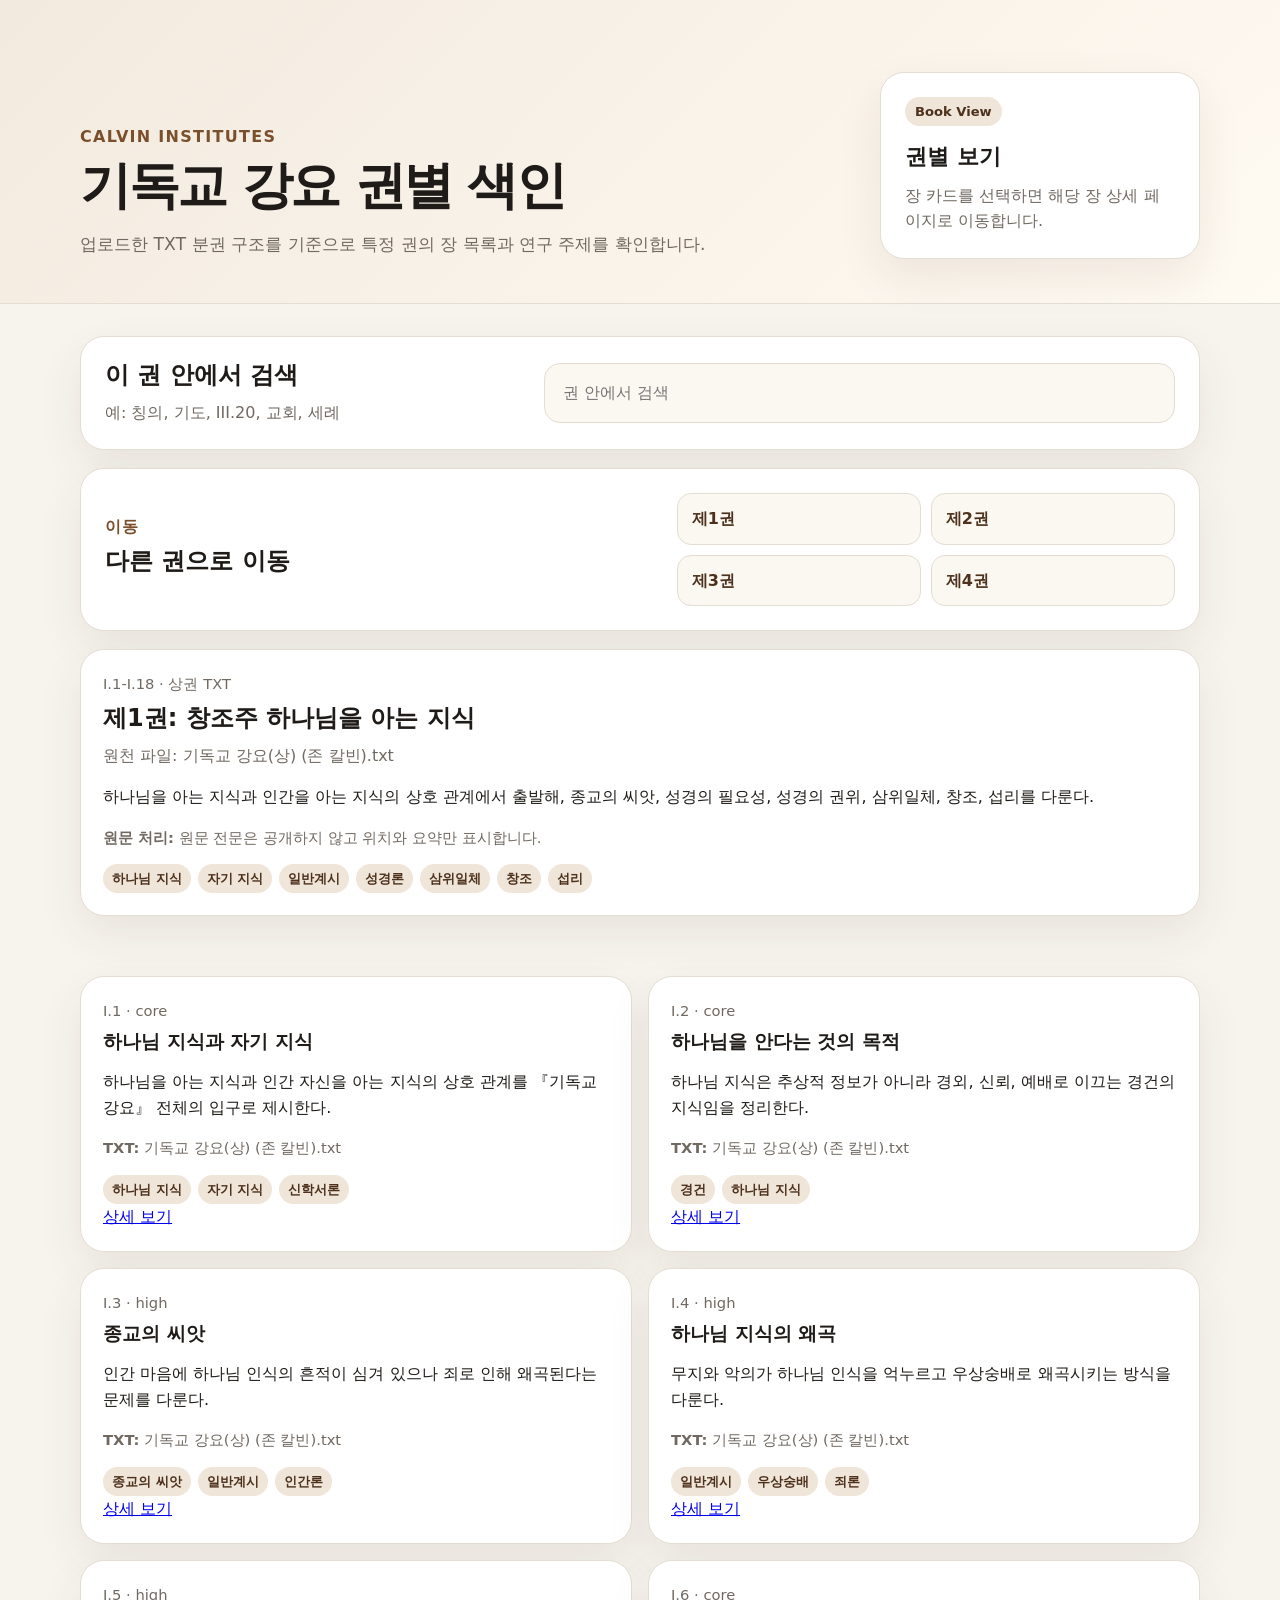
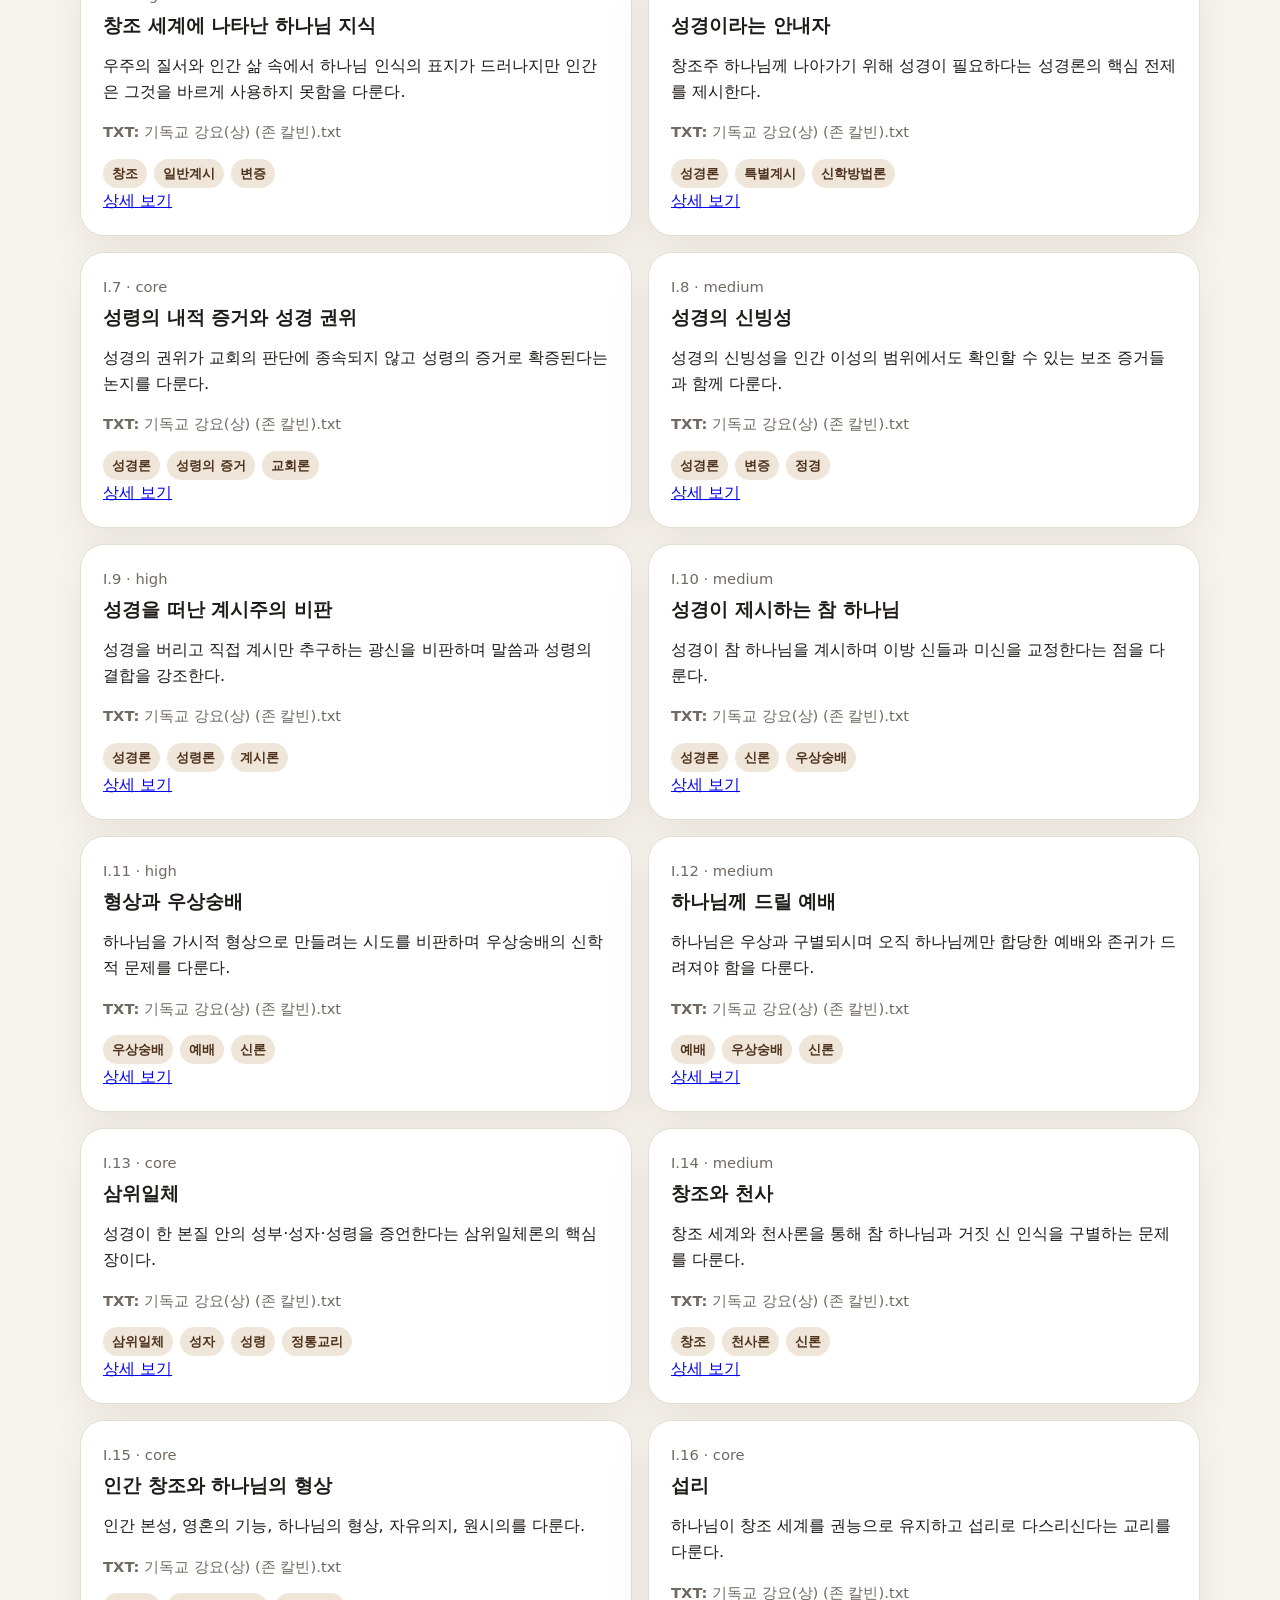
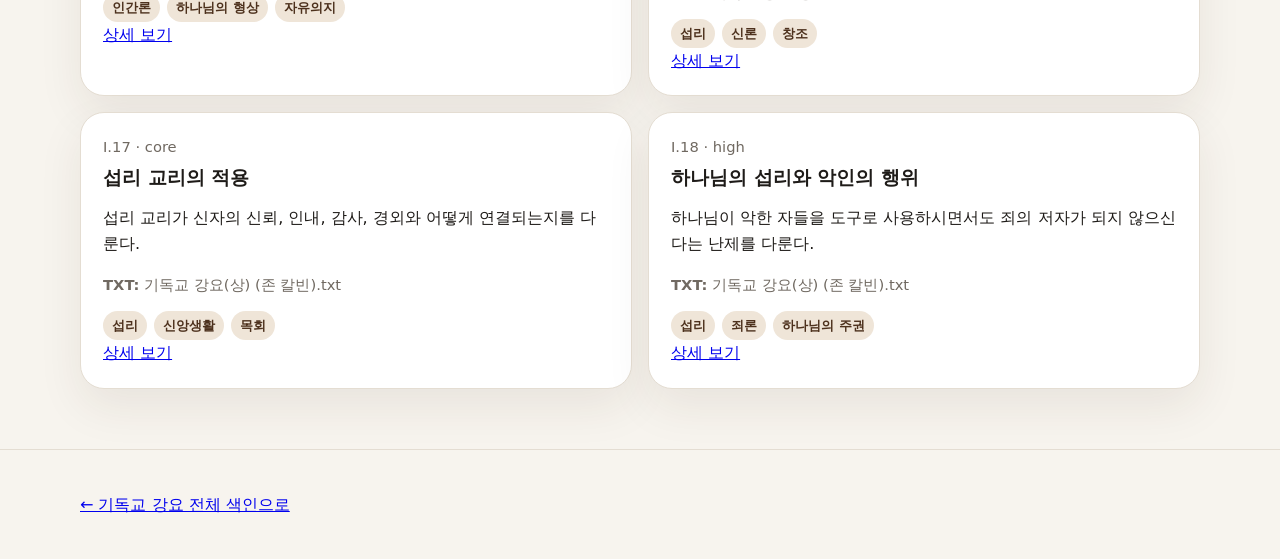
==== calvin-book.html @ 1c7f5a11 "Add Calvin book page" ====
<!doctype html>
<html lang="ko">
<head>
  <meta charset="utf-8" />
  <meta name="viewport" content="width=device-width, initial-scale=1" />
  <title>기독교 강요 권별 색인 | Reformed Theology Research Archive</title>
  <meta name="description" content="칼빈 기독교 강요의 특정 권을 TXT 분권 구조에 맞추어 장별로 보여주는 연구 색인" />
  <link rel="stylesheet" href="css/style.css" />
</head>
<body data-calvin-page="book">
  <header class="site-header">
    <div class="container header-grid">
      <div>
        <p class="eyebrow">Calvin Institutes</p>
        <h1>기독교 강요 권별 색인</h1>
        <p class="lead">업로드한 TXT 분권 구조를 기준으로 특정 권의 장 목록과 연구 주제를 확인합니다.</p>
      </div>
      <div class="status-card">
        <span class="status-label">Book View</span>
        <strong>권별 보기</strong>
        <p>장 카드를 선택하면 해당 장 상세 페이지로 이동합니다.</p>
      </div>
    </div>
  </header>

  <main class="container">
    <section class="search-panel" aria-labelledby="calvin-search-title">
      <div>
        <h2 id="calvin-search-title">이 권 안에서 검색</h2>
        <p>예: 칭의, 기도, III.20, 교회, 세례</p>
      </div>
      <label class="search-box">
        <span class="sr-only">검색어</span>
        <input id="calvin-search" type="search" placeholder="권 안에서 검색" autocomplete="off" />
      </label>
    </section>

    <section class="workflow-panel">
      <div>
        <p class="eyebrow">이동</p>
        <h2>다른 권으로 이동</h2>
      </div>
      <div class="workflow-links">
        <a href="calvin-book.html?book=1">제1권</a>
        <a href="calvin-book.html?book=2">제2권</a>
        <a href="calvin-book.html?book=3">제3권</a>
        <a href="calvin-book.html?book=4">제4권</a>
      </div>
    </section>

    <section id="calvin-root"></section>
  </main>

  <footer class="site-footer">
    <div class="container">
      <p><a href="calvin-institutes.html">← 기독교 강요 전체 색인으로</a></p>
    </div>
  </footer>

  <script src="js/search.js"></script>
  <script src="js/calvin-detail.js"></script>
</body>
</html>
---- css/style.css ----
:root {
  --bg: #f7f4ee;
  --surface: #ffffff;
  --surface-soft: #fbf8f2;
  --ink: #1e1b18;
  --muted: #706961;
  --line: #e4ddd2;
  --accent: #7b4f2c;
  --accent-dark: #4d311d;
  --tag-bg: #efe5d8;
  --shadow: 0 18px 45px rgba(59, 42, 24, 0.08);
}

* {
  box-sizing: border-box;
}

body {
  margin: 0;
  font-family: system-ui, -apple-system, BlinkMacSystemFont, "Segoe UI", sans-serif;
  color: var(--ink);
  background: var(--bg);
  line-height: 1.6;
}

button,
input {
  font: inherit;
}

.container {
  width: min(1120px, calc(100% - 32px));
  margin: 0 auto;
}

.site-header {
  padding: 72px 0 44px;
  background: linear-gradient(135deg, #f2eadf 0%, #fffaf2 100%);
  border-bottom: 1px solid var(--line);
}

.header-grid {
  display: grid;
  grid-template-columns: minmax(0, 1fr) 320px;
  gap: 28px;
  align-items: end;
}

.eyebrow {
  color: var(--accent);
  font-weight: 700;
  letter-spacing: 0.08em;
  text-transform: uppercase;
  margin: 0 0 10px;
}

h1 {
  margin: 0;
  font-size: clamp(2rem, 4vw, 4.4rem);
  line-height: 1.05;
  letter-spacing: -0.045em;
}

h2,
h3,
h4 {
  line-height: 1.2;
  margin: 0 0 10px;
}

.lead {
  max-width: 720px;
  margin: 18px 0 0;
  color: var(--muted);
  font-size: 1.08rem;
}

.status-card,
.search-panel,
.workflow-panel,
.metric-card,
.result-card {
  background: var(--surface);
  border: 1px solid var(--line);
  border-radius: 24px;
  box-shadow: var(--shadow);
}

.status-card {
  padding: 24px;
}

.status-label {
  display: inline-flex;
  padding: 4px 10px;
  border-radius: 999px;
  background: var(--tag-bg);
  color: var(--accent-dark);
  font-size: 0.82rem;
  font-weight: 700;
}

.status-card strong {
  display: block;
  margin-top: 14px;
  font-size: 1.35rem;
}

.status-card p {
  margin: 8px 0 0;
  color: var(--muted);
}

.search-panel {
  margin: 32px 0 18px;
  padding: 24px;
  display: grid;
  grid-template-columns: minmax(0, 0.8fr) minmax(280px, 1.2fr);
  gap: 18px;
  align-items: center;
}

.search-panel p {
  margin: 0;
  color: var(--muted);
}

.search-box input {
  width: 100%;
  padding: 16px 18px;
  border: 1px solid var(--line);
  border-radius: 16px;
  background: var(--surface-soft);
  color: var(--ink);
  outline: none;
}

.search-box input:focus {
  border-color: var(--accent);
  box-shadow: 0 0 0 4px rgba(123, 79, 44, 0.12);
}

.dashboard {
  display: grid;
  grid-template-columns: repeat(4, 1fr);
  gap: 14px;
  margin: 18px 0;
}

.metric-card {
  padding: 20px;
}

.metric-card span {
  display: block;
  color: var(--accent-dark);
  font-size: 2rem;
  font-weight: 800;
}

.metric-card p {
  margin: 4px 0 0;
  color: var(--muted);
}

.workflow-panel {
  display: grid;
  grid-template-columns: minmax(0, 1fr) minmax(280px, 0.9fr);
  gap: 18px;
  align-items: center;
  margin: 18px 0;
  padding: 24px;
}

.workflow-panel .eyebrow {
  margin-bottom: 8px;
}

.workflow-links {
  display: grid;
  grid-template-columns: repeat(2, minmax(0, 1fr));
  gap: 10px;
}

.workflow-links a {
  display: block;
  padding: 12px 14px;
  border: 1px solid var(--line);
  border-radius: 14px;
  background: var(--surface-soft);
  color: var(--accent-dark);
  text-decoration: none;
  font-weight: 700;
}

.workflow-links a:hover,
.workflow-links a:focus {
  border-color: var(--accent);
  outline: none;
}

.tabs {
  display: flex;
  gap: 8px;
  overflow-x: auto;
  padding: 8px 0 18px;
}

.tab {
  border: 1px solid var(--line);
  border-radius: 999px;
  background: var(--surface);
  color: var(--muted);
  padding: 10px 16px;
  cursor: pointer;
  white-space: nowrap;
}

.tab.is-active {
  background: var(--accent-dark);
  border-color: var(--accent-dark);
  color: #fff;
}

.results {
  display: grid;
  grid-template-columns: repeat(2, minmax(0, 1fr));
  gap: 16px;
  padding-bottom: 60px;
}

.result-card {
  padding: 22px;
}

.result-card.full-width {
  grid-column: 1 / -1;
}

.card-meta {
  color: var(--muted);
  font-size: 0.92rem;
  margin-bottom: 8px;
}

.card-summary {
  color: var(--muted);
  margin: 8px 0 14px;
}

.research-use {
  padding: 14px 16px;
  border-left: 4px solid var(--accent);
  border-radius: 14px;
  background: var(--surface-soft);
  color: var(--muted);
}

.chapter-list {
  display: grid;
  gap: 14px;
  margin-top: 18px;
}

.chapter-item {
  padding: 18px;
  border: 1px solid var(--line);
  border-radius: 18px;
  background: var(--surface-soft);
}

.chapter-item p {
  margin: 8px 0;
}

.detail-list.compact {
  margin-top: 8px;
}

.quote-pointer {
  color: var(--muted);
  font-size: 0.92rem;
}

.tag-list {
  display: flex;
  flex-wrap: wrap;
  gap: 7px;
  margin-top: 12px;
}

.tag {
  display: inline-flex;
  align-items: center;
  padding: 4px 9px;
  border-radius: 999px;
  background: var(--tag-bg);
  color: var(--accent-dark);
  font-size: 0.82rem;
  font-weight: 650;
}

.detail-list {
  margin: 12px 0 0;
  padding-left: 18px;
  color: var(--muted);
}

.empty-state {
  grid-column: 1 / -1;
  background: var(--surface);
  border: 1px dashed var(--line);
  border-radius: 24px;
  padding: 32px;
  color: var(--muted);
  text-align: center;
}

.site-footer {
  border-top: 1px solid var(--line);
  color: var(--muted);
  padding: 26px 0;
}

.sr-only {
  position: absolute;
  width: 1px;
  height: 1px;
  padding: 0;
  margin: -1px;
  overflow: hidden;
  clip: rect(0, 0, 0, 0);
  white-space: nowrap;
  border: 0;
}

@media (max-width: 820px) {
  .header-grid,
  .search-panel,
  .workflow-panel,
  .results {
    grid-template-columns: 1fr;
  }

  .dashboard {
    grid-template-columns: repeat(2, 1fr);
  }
}

@media (max-width: 520px) {
  .dashboard,
  .workflow-links {
    grid-template-columns: 1fr;
  }
}
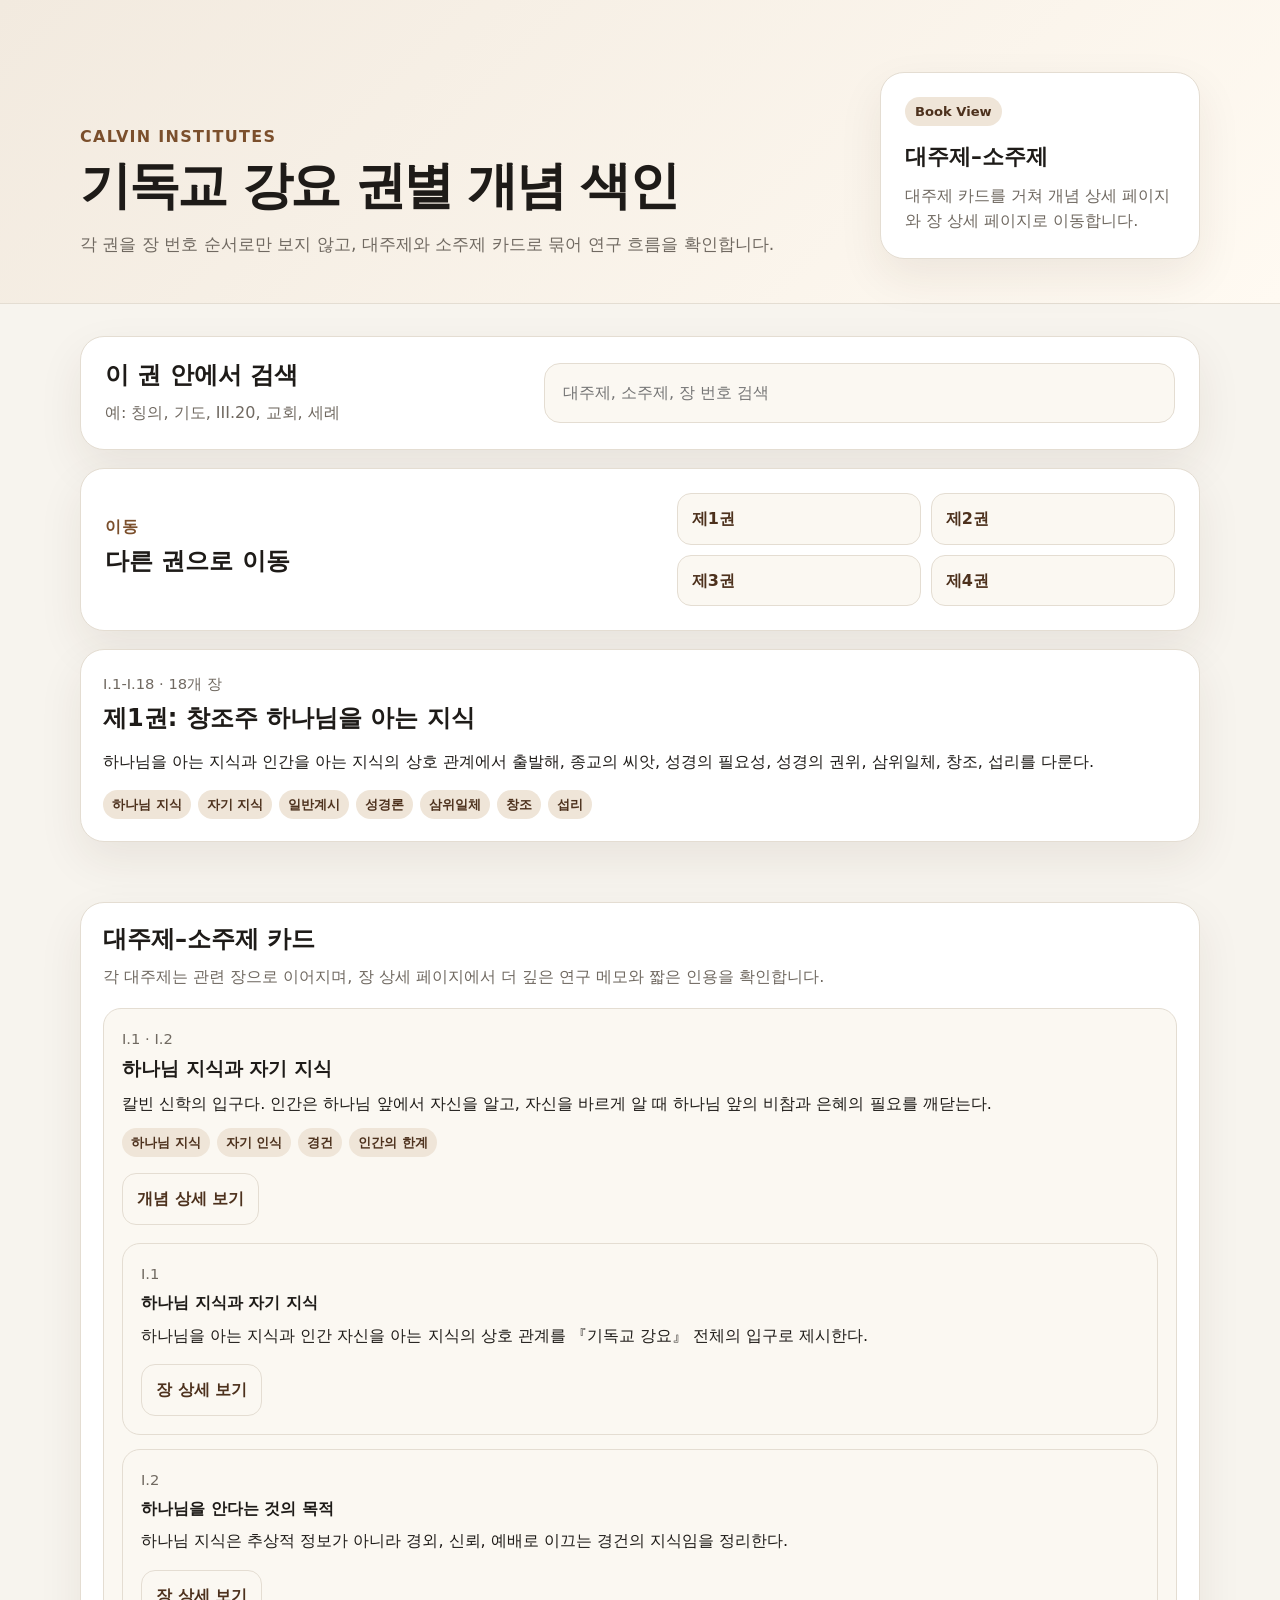
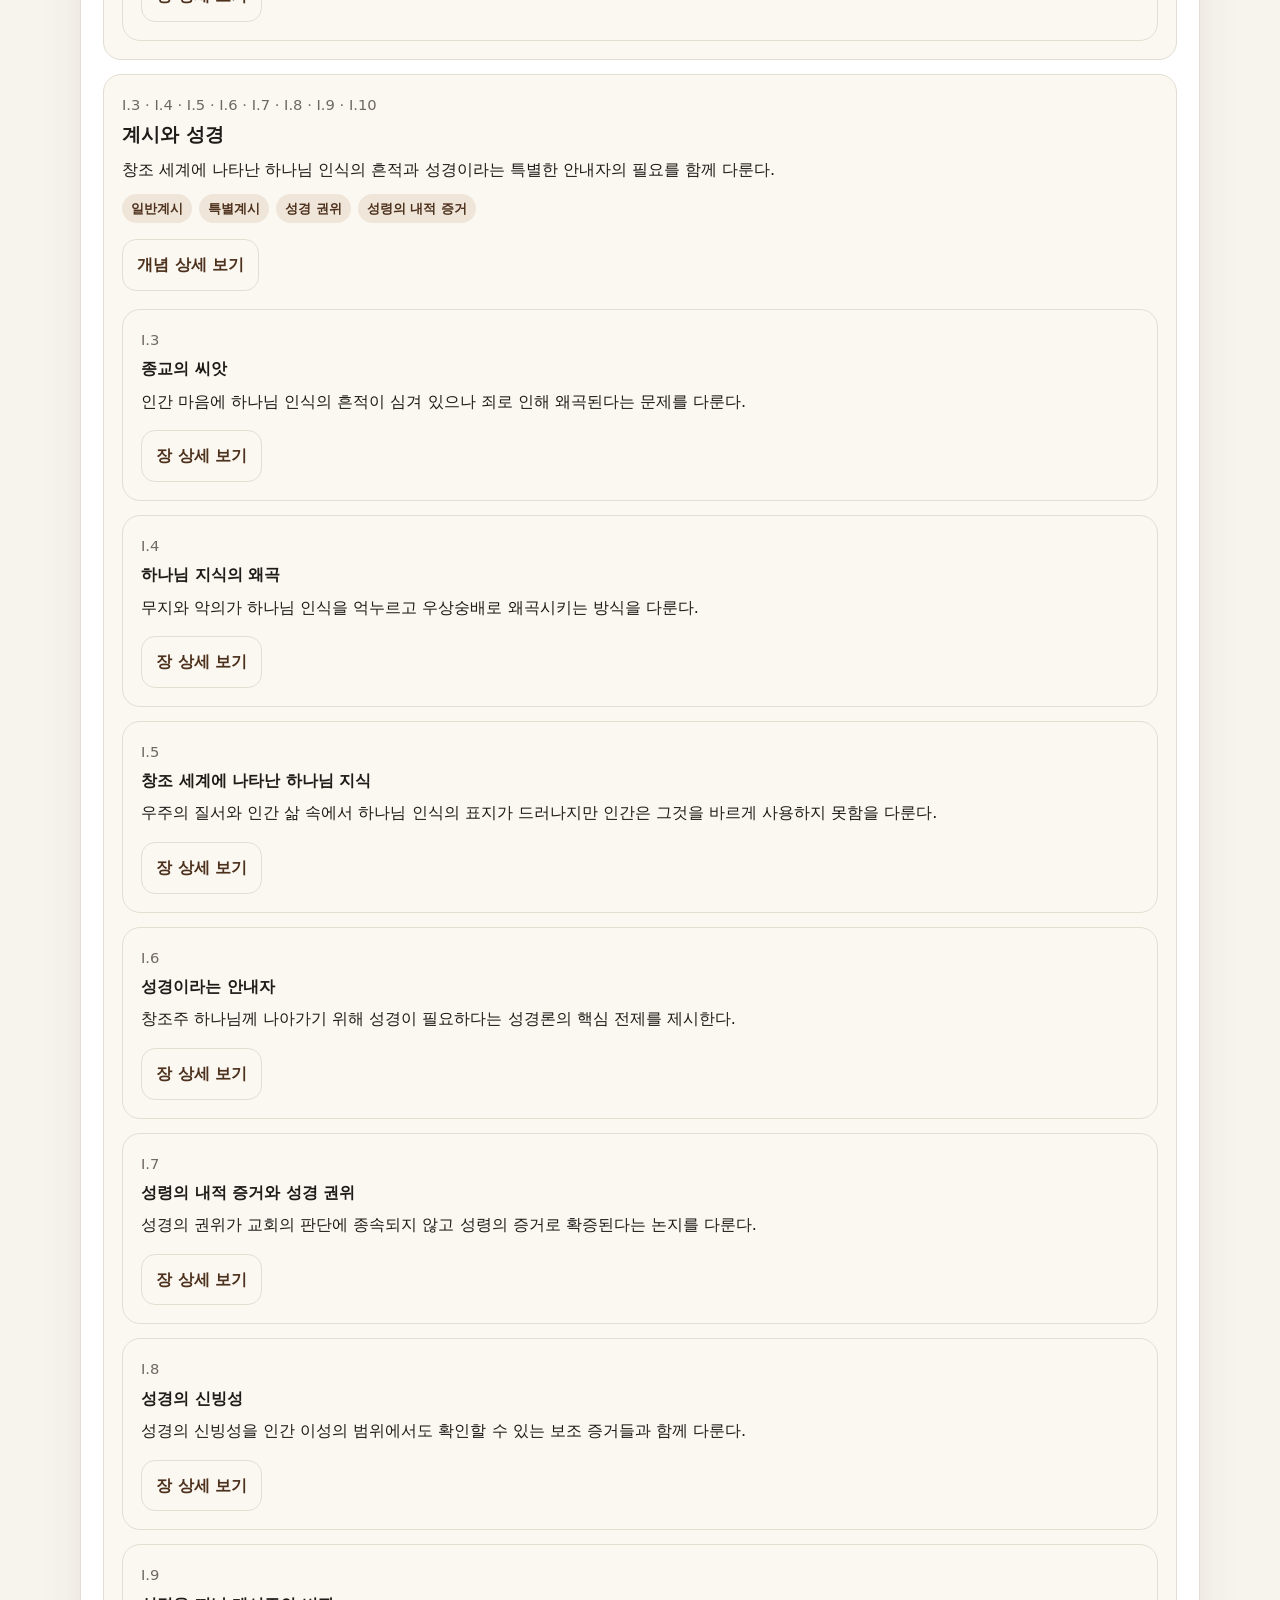
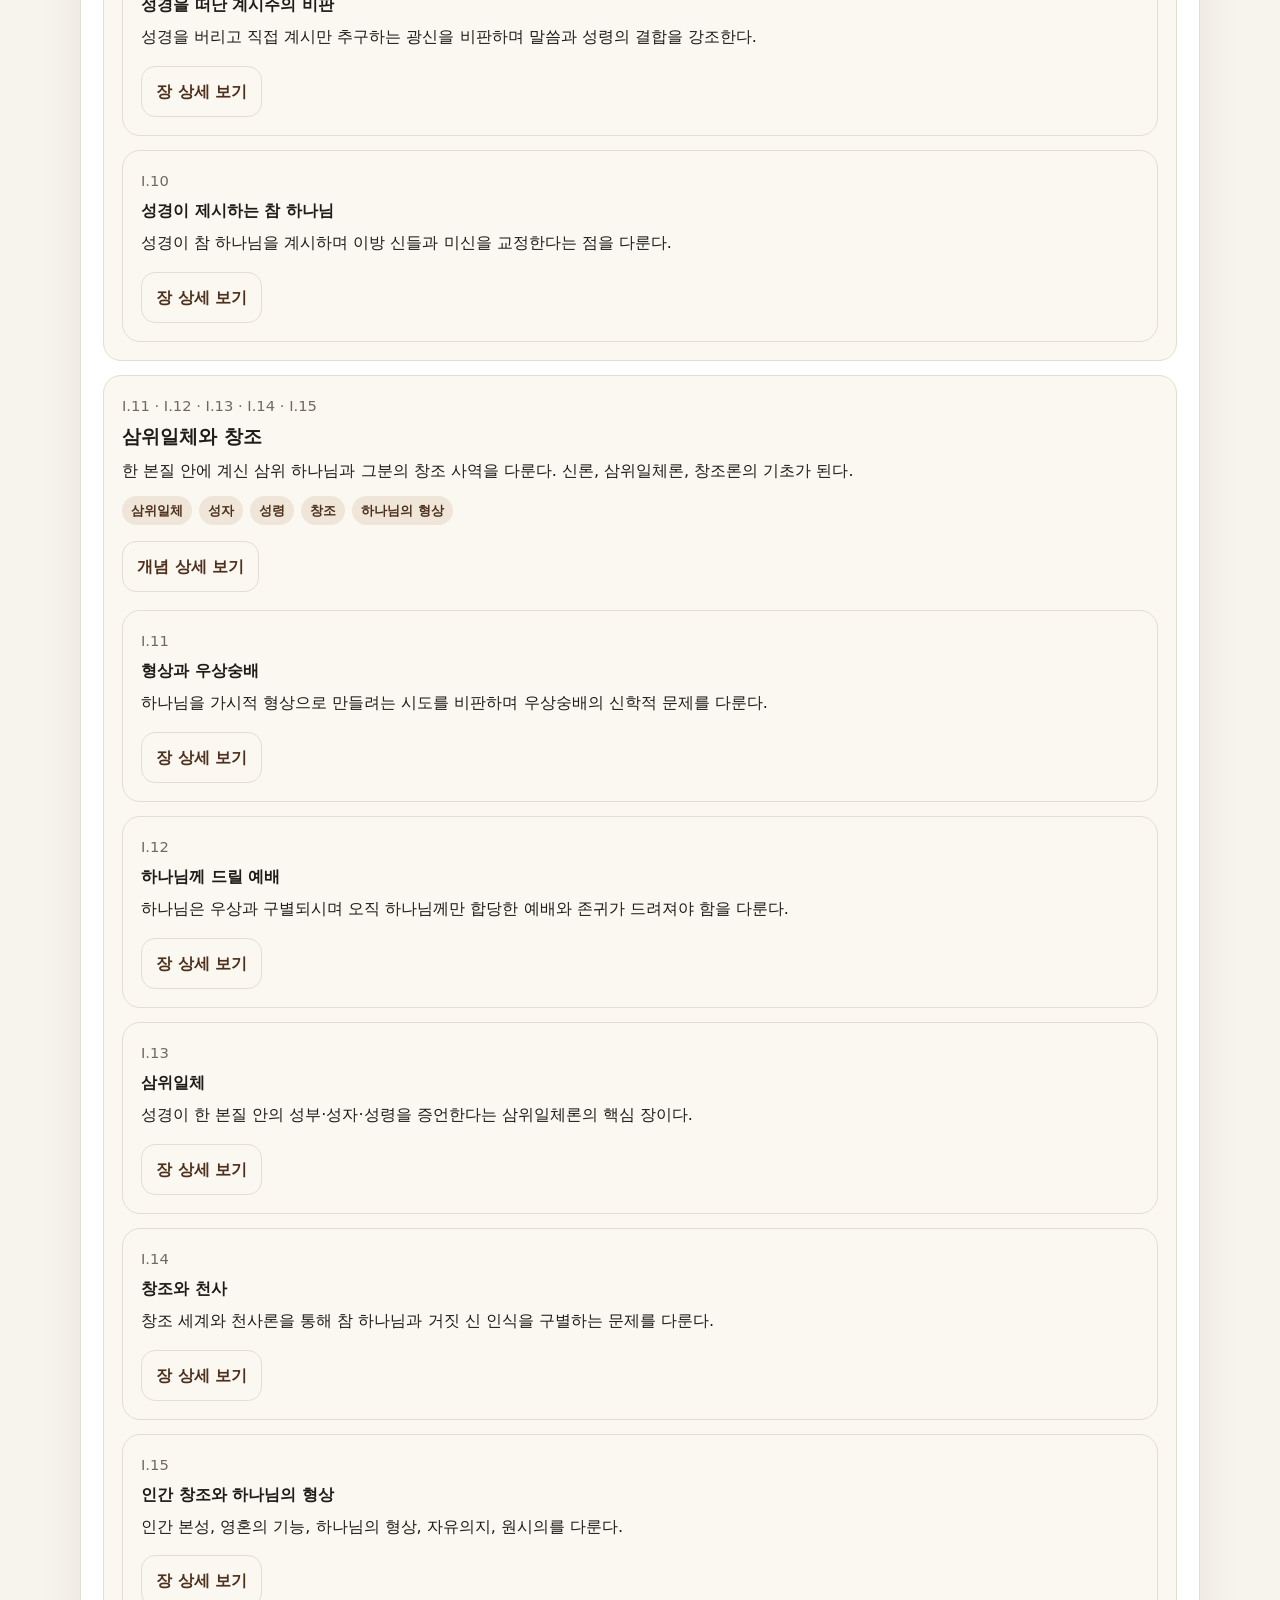
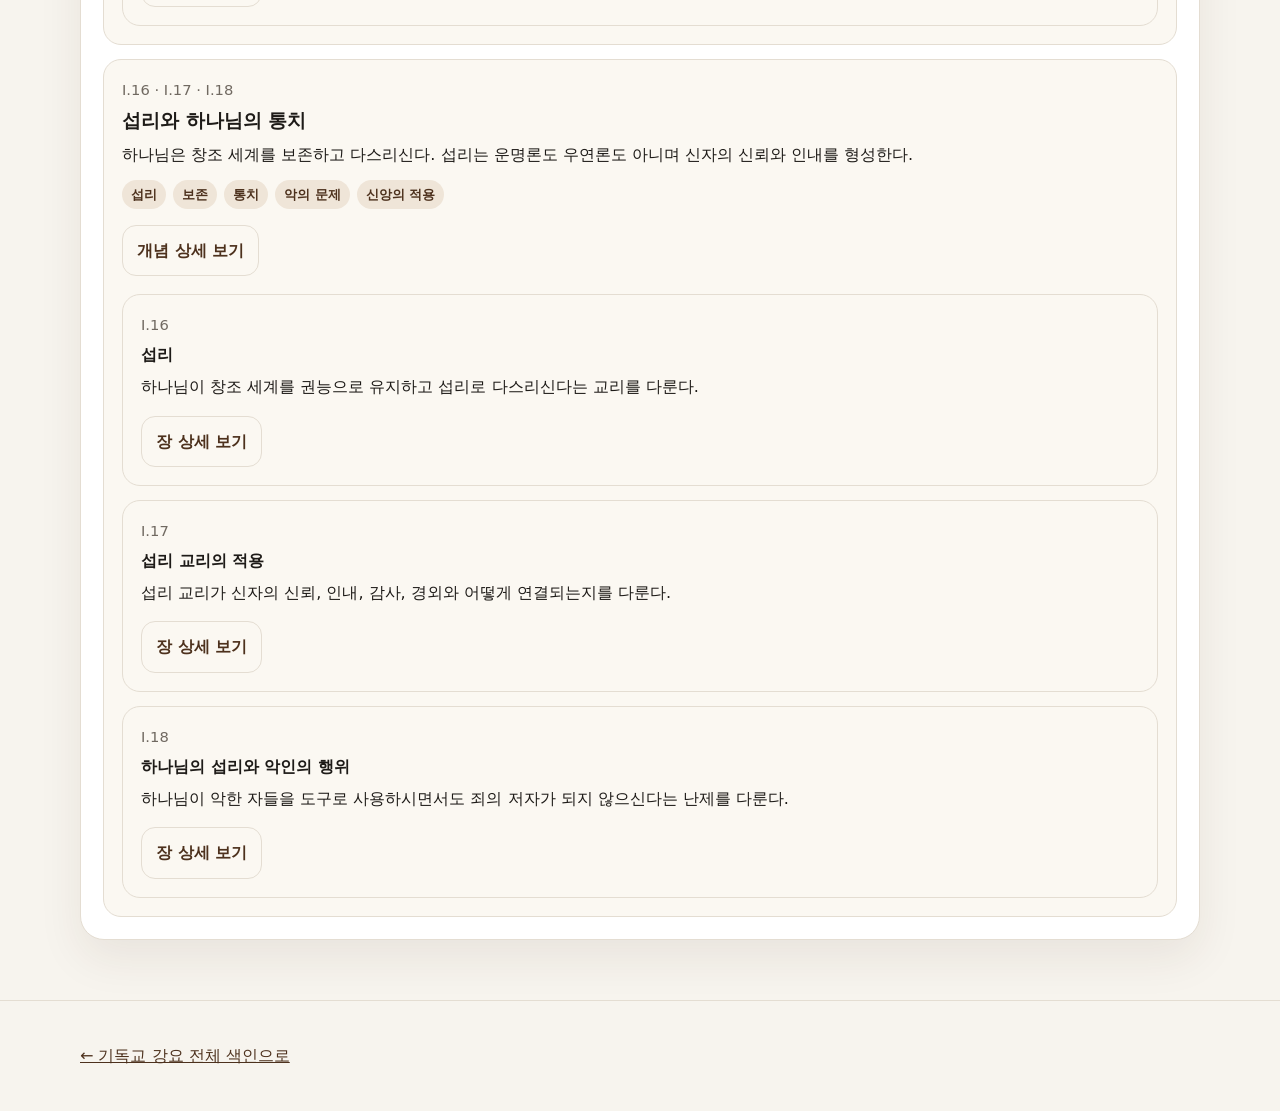
==== commit bef8b6ea: "Reframe Calvin book page as concept card navigation" ====
--- a/calvin-book.html
+++ b/calvin-book.html
@@ -3,8 +3,8 @@
 <head>
   <meta charset="utf-8" />
   <meta name="viewport" content="width=device-width, initial-scale=1" />
-  <title>기독교 강요 권별 색인 | Reformed Theology Research Archive</title>
-  <meta name="description" content="칼빈 기독교 강요의 특정 권을 TXT 분권 구조에 맞추어 장별로 보여주는 연구 색인" />
+  <title>기독교 강요 권별 개념 색인</title>
+  <meta name="description" content="칼빈 기독교 강요의 각 권을 대주제와 소주제 카드로 탐색하는 연구 색인" />
   <link rel="stylesheet" href="css/style.css" />
 </head>
 <body data-calvin-page="book">
@@ -12,13 +12,13 @@
     <div class="container header-grid">
       <div>
         <p class="eyebrow">Calvin Institutes</p>
-        <h1>기독교 강요 권별 색인</h1>
-        <p class="lead">업로드한 TXT 분권 구조를 기준으로 특정 권의 장 목록과 연구 주제를 확인합니다.</p>
+        <h1>기독교 강요 권별 개념 색인</h1>
+        <p class="lead">각 권을 장 번호 순서로만 보지 않고, 대주제와 소주제 카드로 묶어 연구 흐름을 확인합니다.</p>
       </div>
       <div class="status-card">
         <span class="status-label">Book View</span>
-        <strong>권별 보기</strong>
-        <p>장 카드를 선택하면 해당 장 상세 페이지로 이동합니다.</p>
+        <strong>대주제–소주제</strong>
+        <p>대주제 카드를 거쳐 개념 상세 페이지와 장 상세 페이지로 이동합니다.</p>
       </div>
     </div>
   </header>
@@ -31,7 +31,7 @@
       </div>
       <label class="search-box">
         <span class="sr-only">검색어</span>
-        <input id="calvin-search" type="search" placeholder="권 안에서 검색" autocomplete="off" />
+        <input id="calvin-search" type="search" placeholder="대주제, 소주제, 장 번호 검색" autocomplete="off" />
       </label>
     </section>
 
--- a/css/style.css
+++ b/css/style.css
@@ -28,6 +28,10 @@
   font: inherit;
 }
 
+a {
+  color: var(--accent-dark);
+}
+
 .container {
   width: min(1120px, calc(100% - 32px));
   margin: 0 auto;
@@ -182,7 +186,8 @@
   gap: 10px;
 }
 
-.workflow-links a {
+.workflow-links a,
+.card-actions a {
   display: block;
   padding: 12px 14px;
   border: 1px solid var(--line);
@@ -194,9 +199,23 @@
 }
 
 .workflow-links a:hover,
-.workflow-links a:focus {
+.workflow-links a:focus,
+.card-actions a:hover,
+.card-actions a:focus {
   border-color: var(--accent);
   outline: none;
+}
+
+.card-actions {
+  display: flex;
+  flex-wrap: wrap;
+  gap: 10px;
+  margin-top: 16px;
+}
+
+.card-actions a {
+  display: inline-flex;
+  align-items: center;
 }
 
 .tabs {
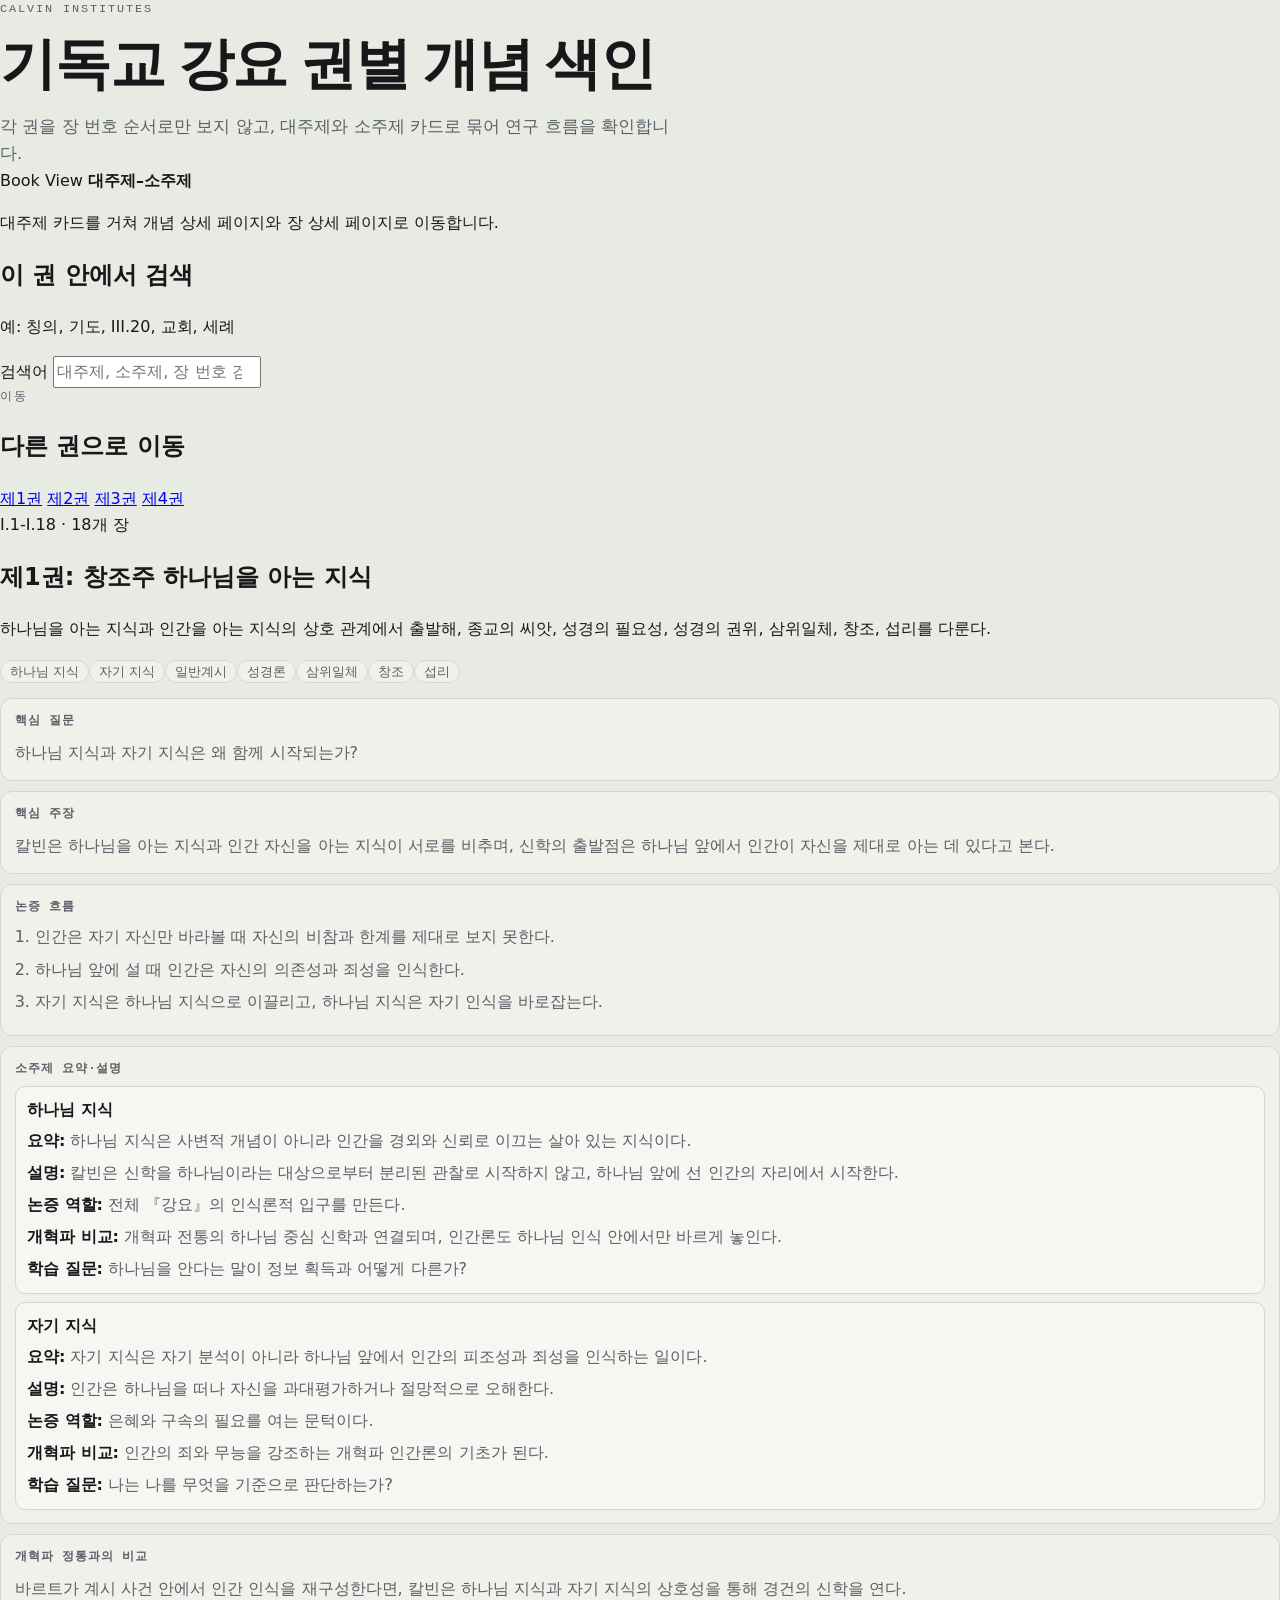
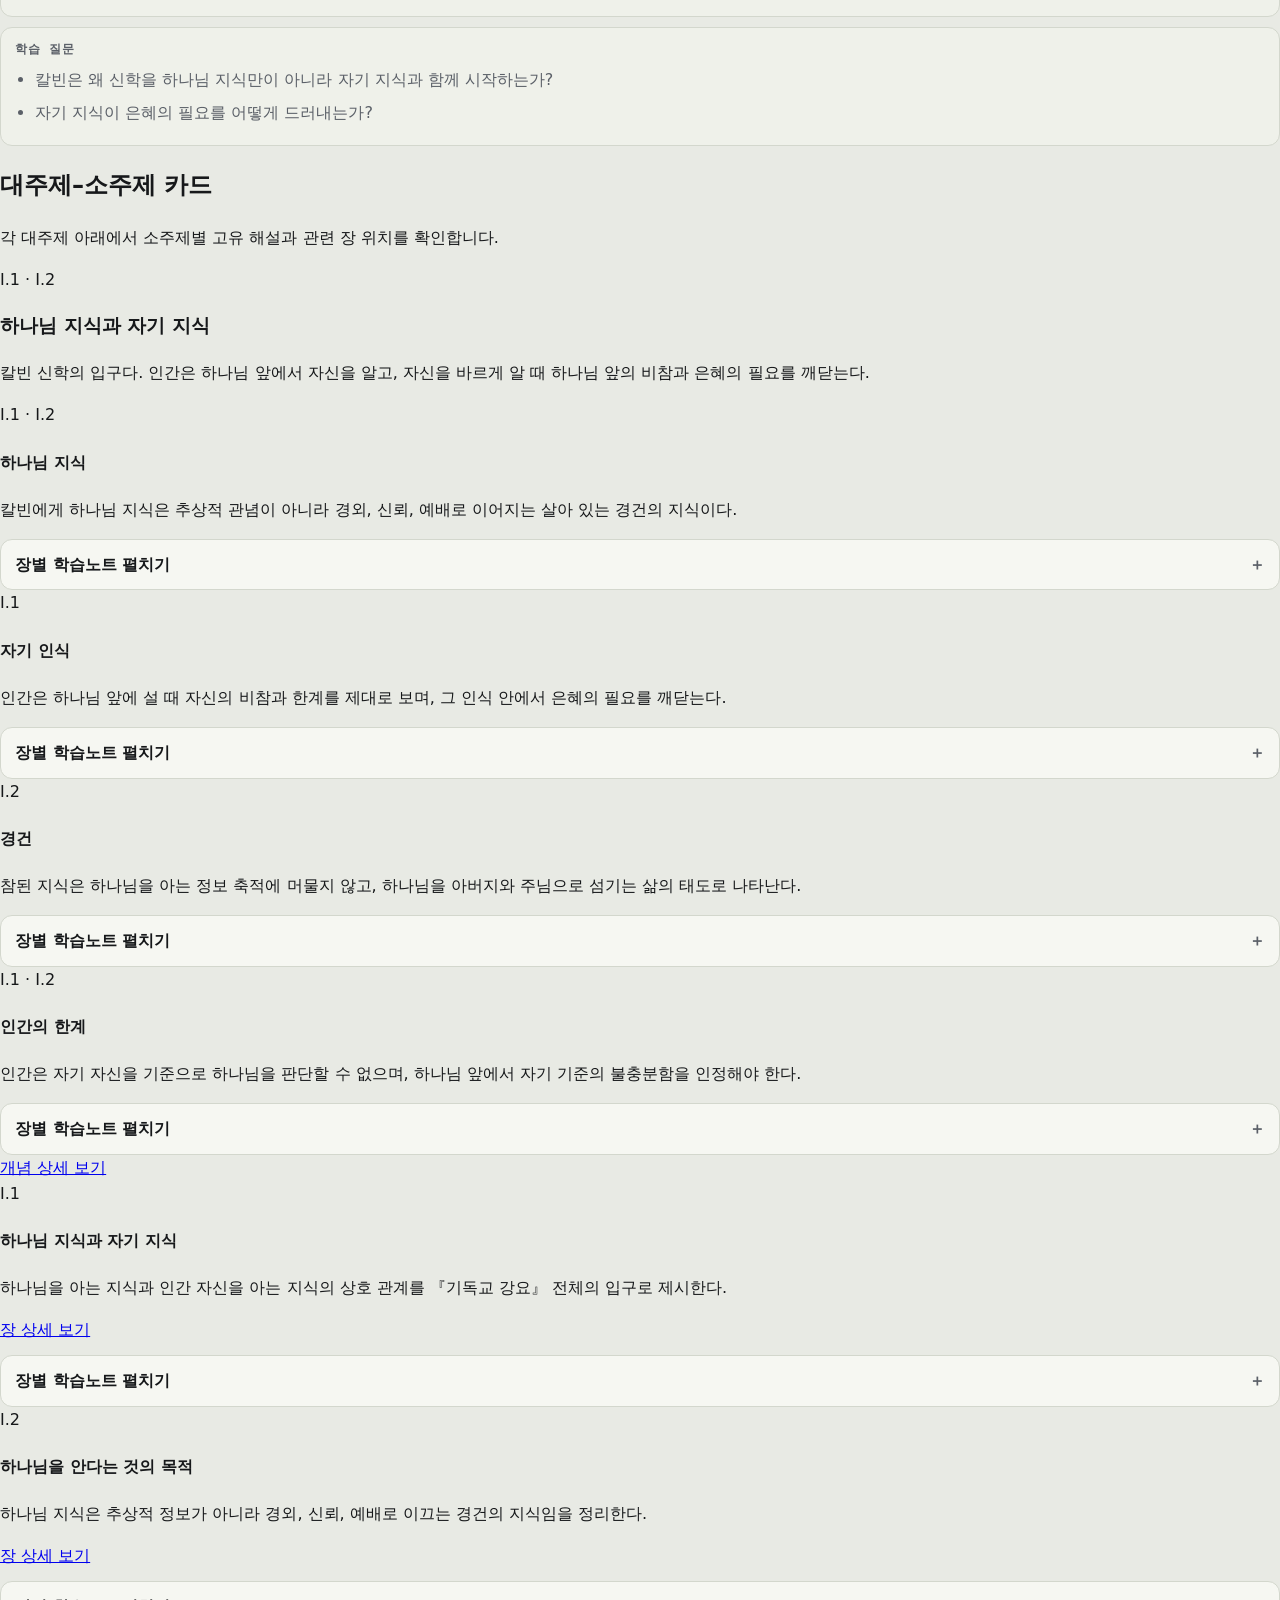
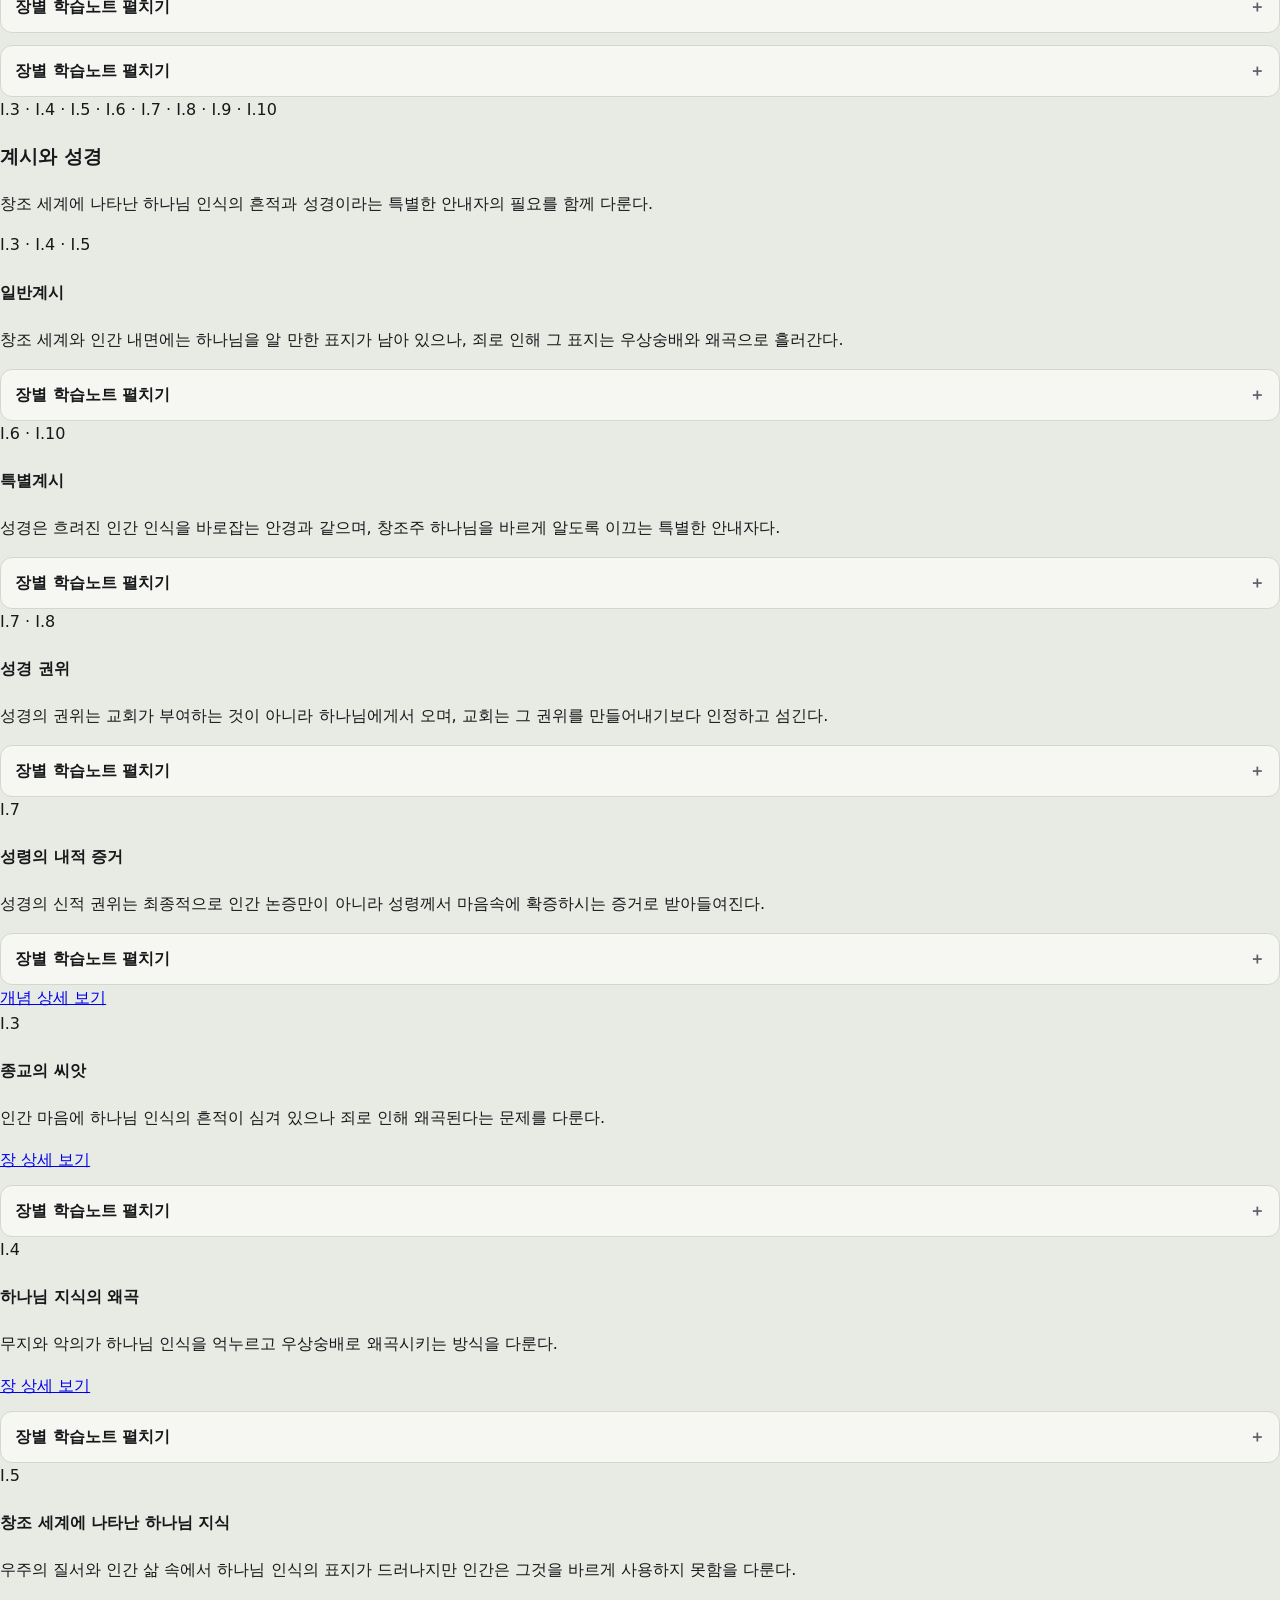
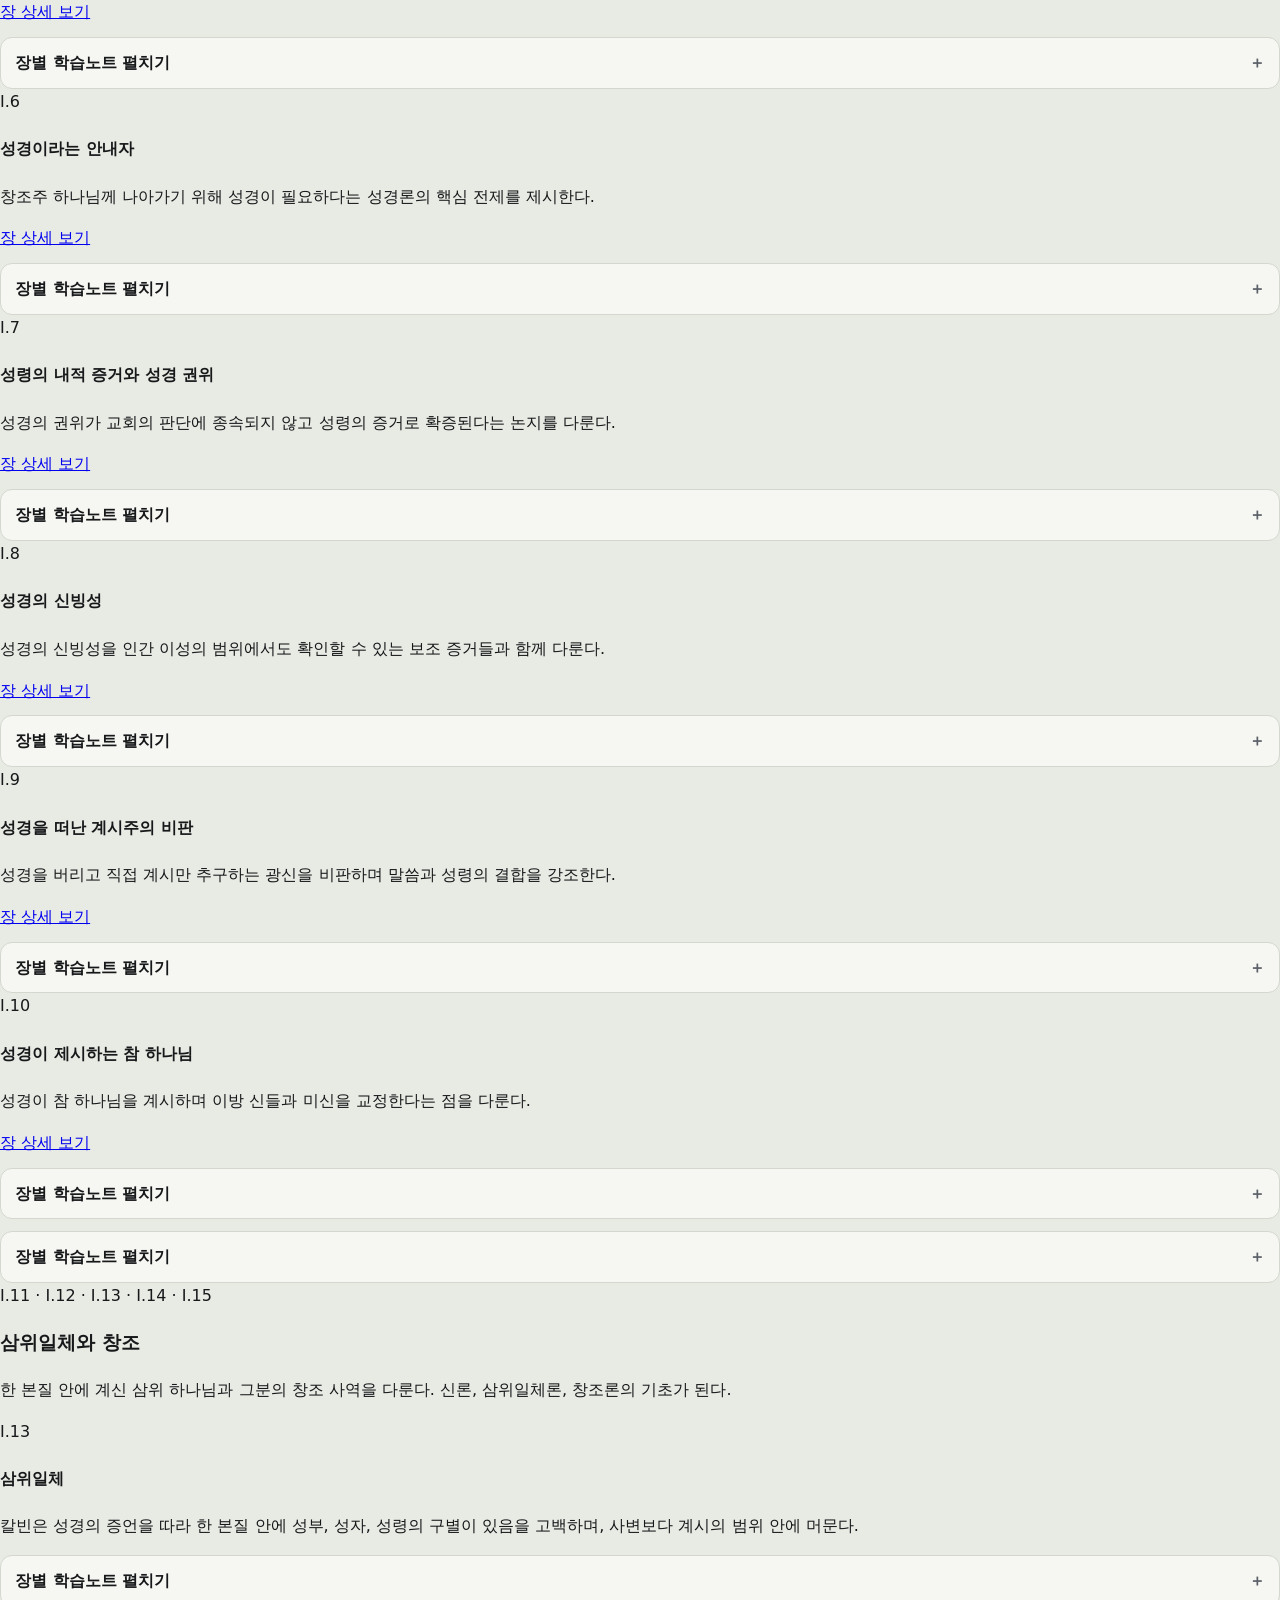
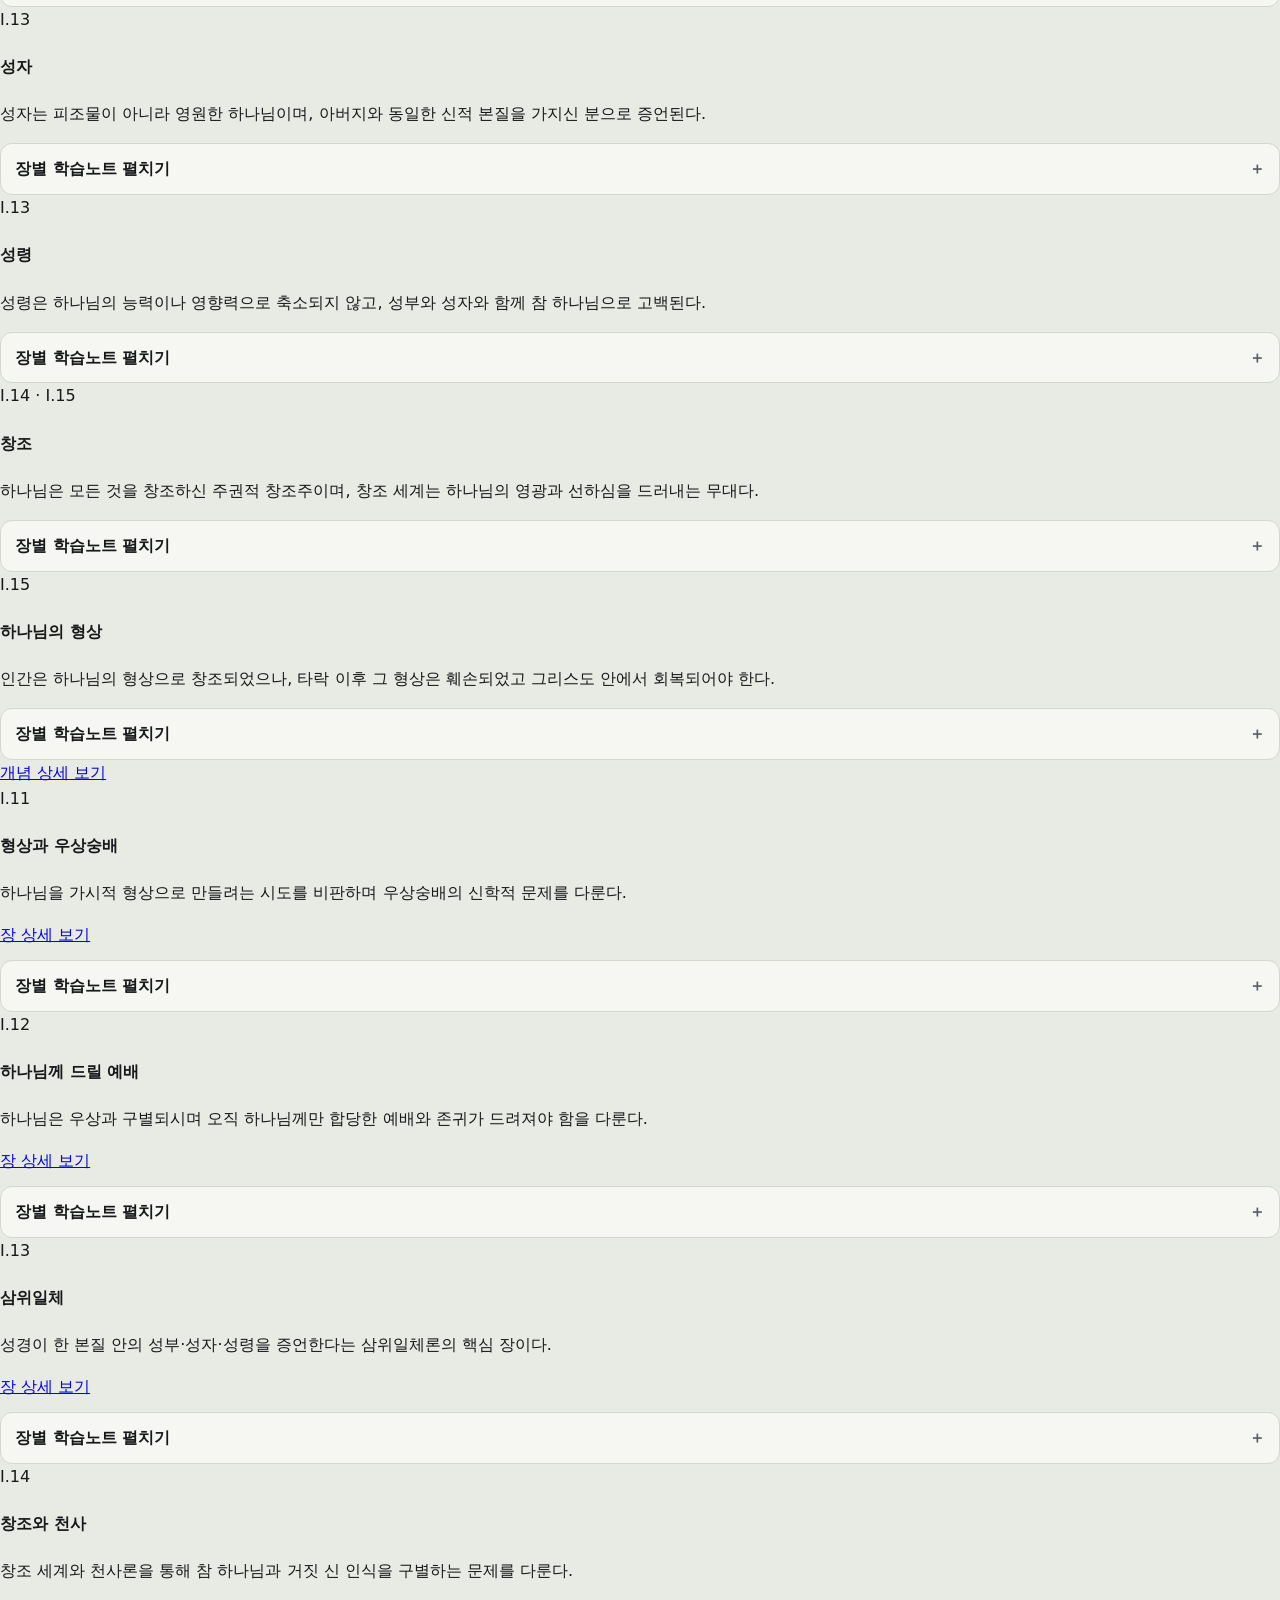
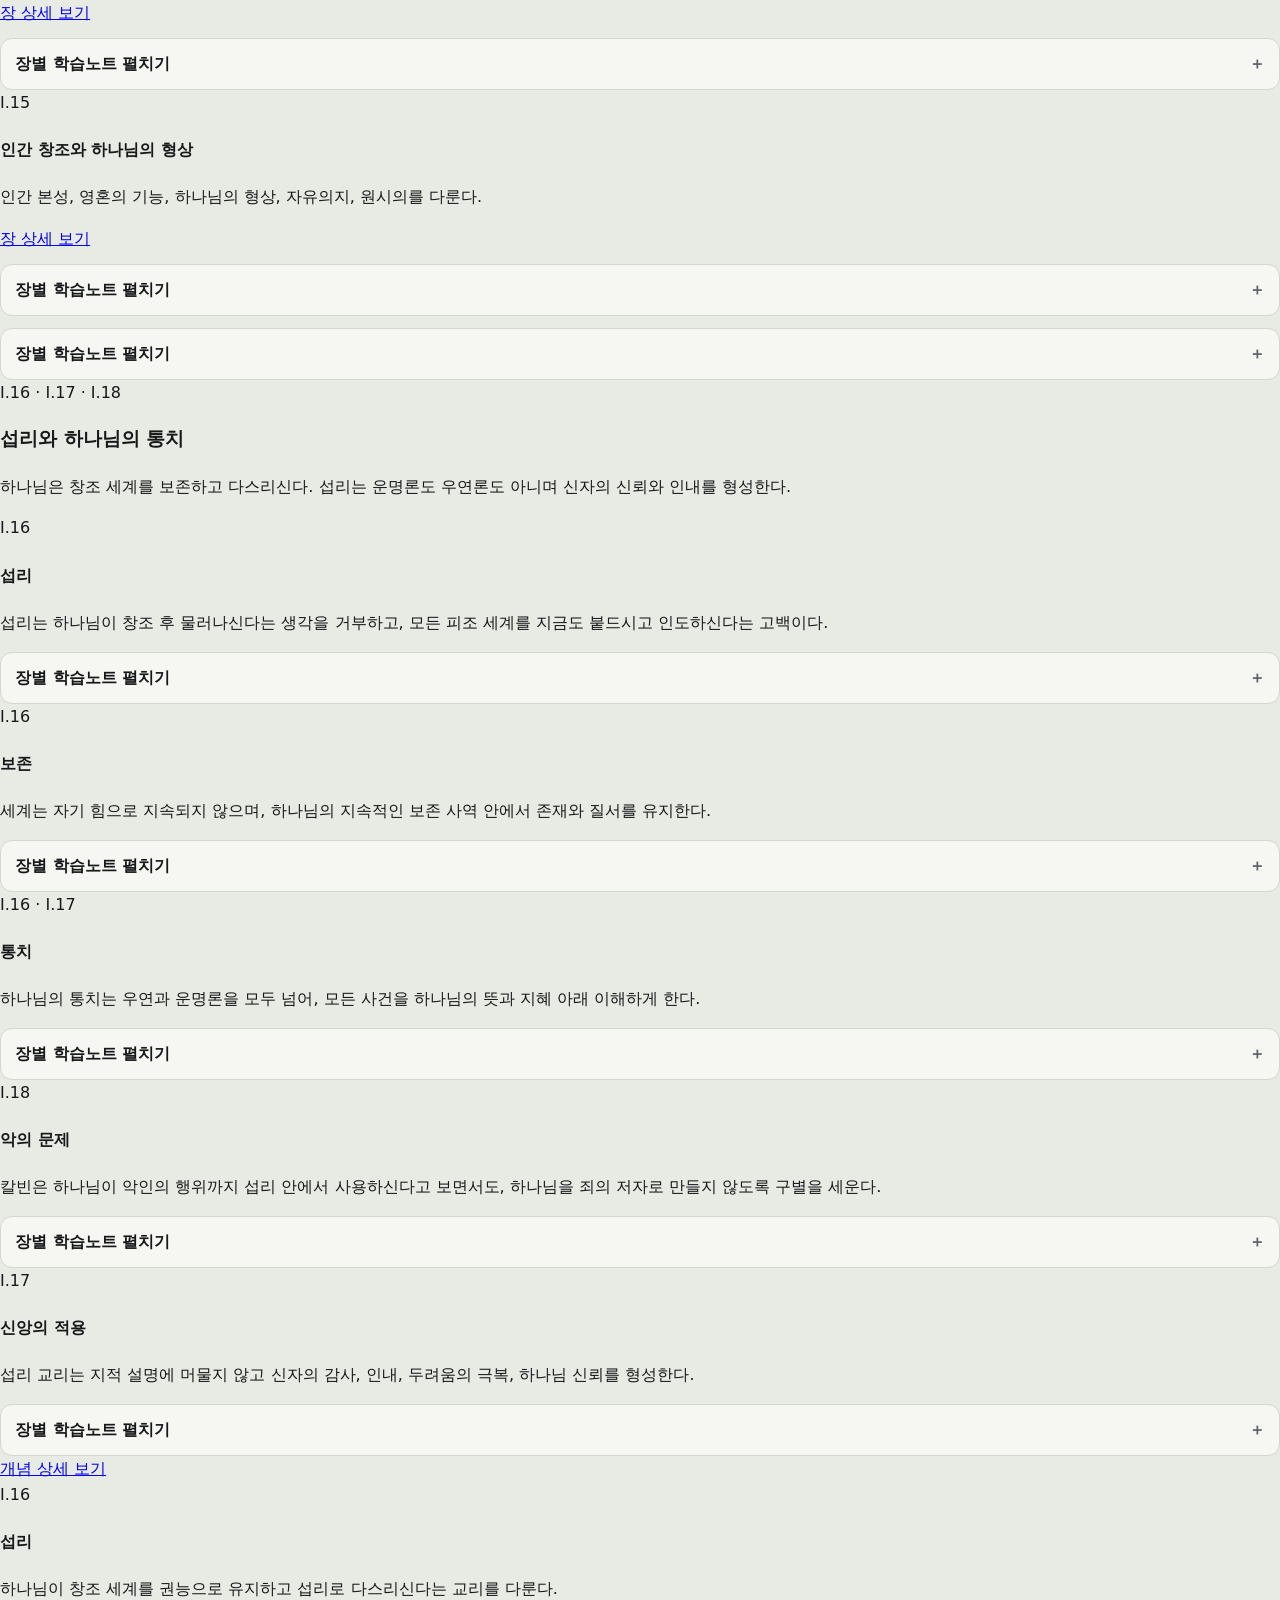
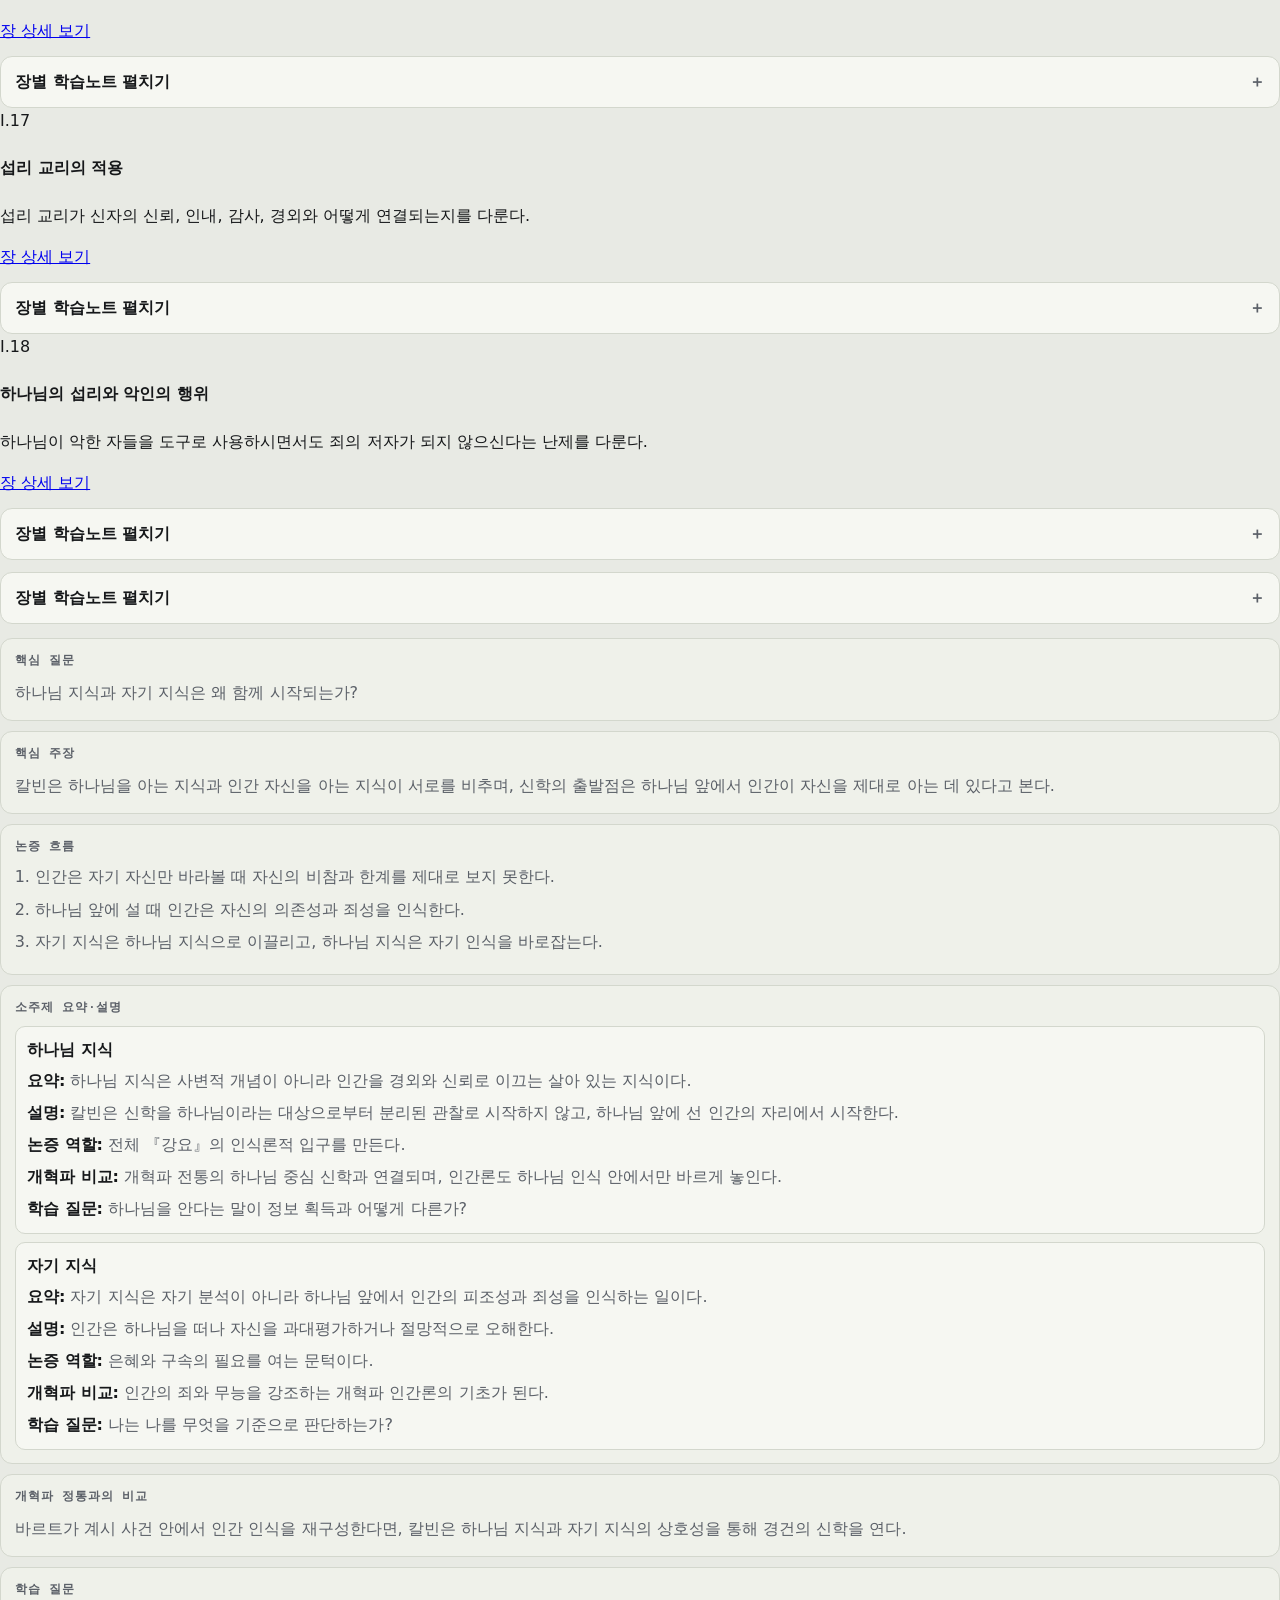
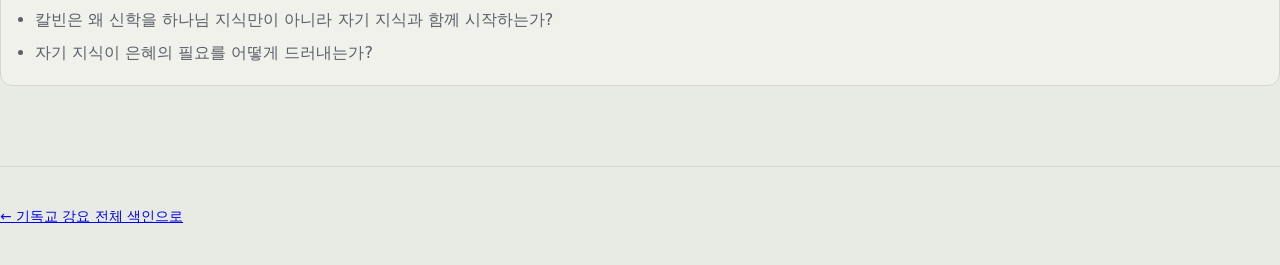
==== commit a2eb1de9: "Load Calvin study note renderer on book page" ====
--- a/calvin-book.html
+++ b/calvin-book.html
@@ -59,5 +59,6 @@
 
   <script src="js/search.js"></script>
   <script src="js/calvin-detail.js"></script>
+  <script src="js/calvin-study-render.js"></script>
 </body>
 </html>
--- a/css/style.css
+++ b/css/style.css
@@ -1,374 +1,225 @@
-:root {
-  --bg: #f7f4ee;
-  --surface: #ffffff;
-  --surface-soft: #fbf8f2;
-  --ink: #1e1b18;
-  --muted: #706961;
-  --line: #e4ddd2;
-  --accent: #7b4f2c;
-  --accent-dark: #4d311d;
-  --tag-bg: #efe5d8;
-  --shadow: 0 18px 45px rgba(59, 42, 24, 0.08);
+:root{
+  --paper:#E8EAE4; --surface:#F6F7F2; --surface-2:#EFF1EA;
+  --ink:#16181A; --muted:#5B6068; --faint:#8A8F88;
+  --line:#D3D7CD; --line-strong:#BFC4B8;
+  --ref:#1E4A5B; --ref-ink:#143542; --ref-soft:#E2EAEC;
+  --neo:#8C2F22; --neo-ink:#5F2017; --neo-soft:#F0E2DF;
+  --scripture:#6F6A2E; --scripture-ink:#4D491D; --scripture-soft:#EEEBD8;
+  --sticky-offset:96px;
+  --font-display:"Noto Serif KR",serif;
+  --font-ui:"Pretendard","Noto Sans KR",system-ui,-apple-system,sans-serif;
+  --font-mono:"IBM Plex Mono",ui-monospace,monospace;
+  --radius:14px;
 }
-
-* {
-  box-sizing: border-box;
+*{box-sizing:border-box;}
+html{scroll-behavior:smooth;}
+body{margin:0;font-family:var(--font-ui);color:var(--ink);background:var(--paper);line-height:1.62;-webkit-font-smoothing:antialiased;}
+button,input{font:inherit;color:inherit;}
+.wrap{width:min(1180px,calc(100% - 40px));margin:0 auto;}
+
+.masthead{border-bottom:1px solid var(--line-strong);
+  background:linear-gradient(90deg,var(--ref-soft) 0%,transparent 42%),linear-gradient(270deg,var(--neo-soft) 0%,transparent 42%),var(--surface);}
+.masthead-inner{padding:46px 0 30px;}
+.eyebrow{font-family:var(--font-mono);font-size:.74rem;letter-spacing:.16em;text-transform:uppercase;color:var(--muted);margin:0 0 14px;display:flex;align-items:center;gap:10px;flex-wrap:wrap;}
+.eyebrow .swatch{width:9px;height:9px;border-radius:2px;display:inline-block;}
+.eyebrow .arrow{color:var(--faint);}
+h1{font-family:var(--font-display);font-weight:700;margin:0;font-size:clamp(2.1rem,4.4vw,3.5rem);line-height:1.12;letter-spacing:-.02em;}
+h1 .ko{display:block;}
+h1 .lat{display:block;font-size:.42em;letter-spacing:.04em;color:var(--muted);font-weight:500;margin-top:10px;}
+.lead{max-width:680px;margin:18px 0 0;color:var(--muted);font-size:1.04rem;}
+.countbar{font-family:var(--font-mono);font-size:.8rem;color:var(--muted);margin-top:22px;display:flex;gap:8px;flex-wrap:wrap;align-items:center;}
+.countbar b{color:var(--ink);font-weight:600;}
+.countbar .sep{color:var(--line-strong);}
+
+.controls{display:flex;gap:16px;align-items:center;flex-wrap:wrap;padding:20px 0;border-bottom:1px solid var(--line);position:sticky;top:0;z-index:20;background:var(--paper);}
+.search{flex:1 1 280px;position:relative;display:flex;align-items:center;}
+.search input{width:100%;padding:12px 16px 12px 40px;border:1px solid var(--line-strong);border-radius:999px;background:var(--surface);outline:none;}
+.search input.has-clear{padding-right:48px;}
+.search input:focus{border-color:var(--ref);box-shadow:0 0 0 4px rgba(30,74,91,.12);}
+.search svg{position:absolute;left:14px;top:50%;transform:translateY(-50%);color:var(--faint);}
+.search-clear{position:absolute;right:9px;top:50%;transform:translateY(-50%);border:1px solid var(--line);background:var(--surface-2);border-radius:999px;width:30px;height:30px;display:none;align-items:center;justify-content:center;cursor:pointer;color:var(--muted);font-size:1rem;line-height:1;}
+.search-clear.is-visible{display:flex;}
+.filter{display:flex;gap:6px;}
+.chip{border:1px solid var(--line-strong);border-radius:999px;background:transparent;padding:8px 14px;cursor:pointer;color:var(--muted);font-size:.88rem;transition:background .15s,color .15s,border-color .15s;}
+.chip:hover{border-color:var(--ink);}
+.chip[aria-pressed="true"]{background:var(--ink);border-color:var(--ink);color:#fff;}
+.chip.ref[aria-pressed="true"]{background:var(--ref);border-color:var(--ref);}
+.chip.neo[aria-pressed="true"]{background:var(--neo);border-color:var(--neo);}
+.filter-notice{margin-top:12px;border:1px solid var(--line);border-radius:999px;background:var(--surface-2);display:inline-flex;align-items:center;gap:8px;padding:7px 11px;color:var(--muted);font-size:.85rem;}
+.filter-notice button{border:0;background:transparent;cursor:pointer;color:var(--ref-ink);font-weight:600;padding:0;}
+
+.tabs{display:flex;gap:4px;overflow-x:auto;padding:18px 0 6px;}
+.tab{border:none;background:none;cursor:pointer;white-space:nowrap;padding:8px 4px;margin-right:18px;color:var(--muted);font-weight:500;font-size:.98rem;position:relative;}
+.tab .lat{font-family:var(--font-mono);font-size:.7rem;letter-spacing:.08em;display:block;color:var(--faint);text-transform:uppercase;margin-top:1px;}
+.tab.is-active{color:var(--ink);}
+.tab.is-active::after{content:"";position:absolute;left:0;right:18px;bottom:-7px;height:2px;background:var(--ink);}
+main{padding-bottom:80px;min-height:50vh;}
+
+.grid{display:grid;grid-template-columns:repeat(2,minmax(0,1fr));gap:16px;margin-top:24px;}
+.grid.one{grid-template-columns:1fr;}
+.card{background:var(--surface);border:1px solid var(--line);border-radius:var(--radius);padding:22px 22px 22px 26px;position:relative;overflow:hidden;}
+.card::before{content:"";position:absolute;left:0;top:0;bottom:0;width:4px;background:var(--line-strong);}
+.card.t-ref::before{background:var(--ref);}
+.card.t-neo::before{background:var(--neo);}
+.card.passage::before{background:var(--scripture);}
+.card.passage .cat-tag:first-child{color:var(--scripture-ink);}
+.card h3{font-family:var(--font-display);font-weight:600;font-size:1.22rem;margin:0 0 4px;line-height:1.3;}
+.card .by{color:var(--muted);font-size:.92rem;margin:0 0 12px;}
+.card .sum{color:var(--muted);font-size:.95rem;margin:0 0 14px;}
+.meta-row{display:flex;flex-wrap:wrap;gap:8px;align-items:center;margin-bottom:12px;}
+.trad-tag{font-family:var(--font-mono);font-size:.68rem;letter-spacing:.06em;text-transform:uppercase;padding:3px 8px;border-radius:4px;font-weight:600;}
+.trad-tag.ref{background:var(--ref-soft);color:var(--ref-ink);}
+.trad-tag.neo{background:var(--neo-soft);color:var(--neo-ink);}
+.cat-tag{font-size:.8rem;color:var(--faint);font-family:var(--font-mono);}
+.tags{display:flex;flex-wrap:wrap;gap:6px;}
+.tag{font-size:.8rem;background:var(--surface-2);border:1px solid var(--line);color:var(--muted);padding:3px 9px;border-radius:999px;}
+
+.structure{margin-top:16px;border-top:1px dashed var(--line-strong);padding-top:14px;}
+.structure>summary{cursor:pointer;font-size:.86rem;color:var(--ref-ink);font-family:var(--font-mono);letter-spacing:.04em;list-style:none;display:flex;align-items:center;gap:8px;}
+.structure>summary::-webkit-details-marker{display:none;}
+.structure>summary::before{content:"▸";transition:transform .2s;color:var(--faint);}
+.structure[open]>summary::before{transform:rotate(90deg);}
+.part{margin-top:18px;}
+.part-h{font-family:var(--font-display);font-weight:600;font-size:1.02rem;margin:0 0 3px;padding-left:12px;border-left:3px solid var(--ref);}
+.part-sum{color:var(--muted);font-size:.9rem;margin:0 0 10px;padding-left:12px;}
+.chap,.chap-sum{display:grid;grid-template-columns:62px 1fr;gap:12px;padding:11px 0;border-bottom:1px solid var(--line);align-items:start;}
+.cref{font-family:var(--font-mono);font-size:.78rem;color:var(--ref-ink);background:var(--ref-soft);border-radius:5px;padding:3px 0;text-align:center;height:fit-content;font-weight:500;}
+.chap-head b{font-weight:600;font-size:.95rem;}
+.chap-head p{margin:3px 0 0;font-size:.9rem;color:var(--muted);}
+.chap-tagrow{padding:0 0 11px 74px;border-bottom:1px solid var(--line);}
+.chap-tagrow .tag{font-size:.72rem;padding:2px 7px;}
+.chap-x{border-bottom:1px solid var(--line);}
+.chap-x>summary{list-style:none;cursor:pointer;position:relative;border-bottom:none;}
+.chap-x>summary::-webkit-details-marker{display:none;}
+.chap-x>summary .chap-head{padding-right:52px;}
+.chap-x>summary::after{content:"펼치기";position:absolute;right:0;top:12px;font-family:var(--font-mono);font-size:.62rem;color:var(--neo-ink);background:var(--neo-soft);border-radius:4px;padding:2px 8px;}
+.chap-x[open]>summary::after{content:"접기";}
+.chap-x[open]>summary{border-bottom:1px dashed var(--line);}
+.chap-x:hover>summary .chap-head b{color:var(--ref-ink);}
+.chap-detail{padding:12px 0 16px 74px;}
+.chap-body{margin:0 0 12px;font-size:.93rem;color:var(--ink);line-height:1.7;}
+.keypoints{margin:0 0 12px;padding-left:18px;}
+.keypoints li{font-size:.9rem;color:var(--muted);margin:4px 0;}
+.keypoints li::marker{color:var(--neo);}
+.chap-detail .tags .tag{font-size:.72rem;padding:2px 7px;}
+.quotes{margin:0 0 12px;}
+.chap-quote{margin:0 0 10px;padding:10px 0 10px 16px;border-left:3px solid var(--neo);background:var(--neo-soft);border-radius:0 8px 8px 0;padding-right:14px;font-size:.92rem;color:var(--ink);line-height:1.7;}
+.chap-quote cite{display:block;margin-top:7px;font-style:normal;font-family:var(--font-mono);font-size:.72rem;color:var(--muted);}
+
+.compare{background:var(--surface);border:1px solid var(--line);border-radius:var(--radius);margin-top:24px;overflow:hidden;}
+.compare-head{padding:22px 26px 18px;border-bottom:1px solid var(--line);background:linear-gradient(90deg,var(--ref-soft) 0%,transparent 38%,transparent 62%,var(--neo-soft) 100%);}
+.loci-label{font-family:var(--font-mono);font-size:.7rem;letter-spacing:.16em;text-transform:uppercase;color:var(--muted);}
+.compare-head h3{font-family:var(--font-display);font-weight:600;font-size:1.5rem;margin:6px 0 2px;}
+.compare-head h3 .lat{font-size:.62rem;font-family:var(--font-mono);color:var(--faint);letter-spacing:.06em;margin-left:8px;text-transform:uppercase;}
+.compare-head .topic-sum{margin:8px 0 0;font-size:.92rem;color:var(--muted);}
+.diverge{margin:10px 0 0;font-size:.92rem;color:var(--ink);}
+.diverge b{font-family:var(--font-mono);font-size:.7rem;letter-spacing:.1em;text-transform:uppercase;color:var(--muted);font-weight:600;margin-right:8px;}
+.poles{display:grid;grid-template-columns:1fr 1px 1fr;}
+.axis{background:linear-gradient(var(--ref),var(--neo));}
+.pole{padding:22px 26px;}
+.pole-tag{font-family:var(--font-mono);font-size:.72rem;letter-spacing:.1em;text-transform:uppercase;font-weight:600;display:inline-flex;align-items:center;gap:7px;margin-bottom:14px;}
+.pole-tag::before{content:"";width:8px;height:8px;border-radius:50%;}
+.pole-ref .pole-tag{color:var(--ref-ink);} .pole-ref .pole-tag::before{background:var(--ref);}
+.pole-neo .pole-tag{color:var(--neo-ink);} .pole-neo .pole-tag::before{background:var(--neo);}
+.position{padding:12px 0;border-bottom:1px solid var(--line);}
+.position:last-child{border-bottom:none;}
+.position .holder{font-weight:600;}
+.position .claim{font-size:.94rem;color:var(--ink);margin:3px 0 6px;}
+.position .loc{font-family:var(--font-mono);font-size:.74rem;color:var(--faint);}
+.pole-empty{color:var(--faint);font-size:.92rem;padding:12px 0;}
+.pole-empty .invite{display:block;font-family:var(--font-mono);font-size:.74rem;color:var(--neo);margin-top:6px;}
+.refs{padding:16px 26px 20px;border-top:1px solid var(--line);background:var(--surface-2);}
+.refs-label{font-family:var(--font-mono);font-size:.7rem;letter-spacing:.1em;text-transform:uppercase;color:var(--muted);margin:0 0 10px;}
+.ref-item{font-size:.9rem;color:var(--muted);padding:5px 0;}
+.ref-item b{color:var(--ink);font-weight:600;}
+.ref-item .loc{font-family:var(--font-mono);font-size:.78rem;color:var(--ref-ink);}
+.concept-switch{display:flex;flex-wrap:wrap;gap:8px;margin-top:24px;}
+.concept-btn{border:1px solid var(--line-strong);background:var(--surface);border-radius:999px;padding:8px 15px;cursor:pointer;font-size:.9rem;color:var(--muted);display:inline-flex;align-items:center;gap:8px;}
+.concept-btn:hover{border-color:var(--ink);color:var(--ink);}
+.concept-btn.is-active{background:var(--ink);color:#fff;border-color:var(--ink);}
+.concept-btn .dot{width:6px;height:6px;border-radius:50%;}
+.concept-btn .dot.has-both{background:linear-gradient(90deg,var(--ref) 50%,var(--neo) 50%);}
+.concept-btn .dot.ref-only{background:var(--ref);}
+.concept-btn .dot.none{background:var(--line-strong);}
+
+.note{background:var(--surface);border:1px solid var(--line);border-radius:var(--radius);padding:20px 22px;}
+.note .ntype{font-family:var(--font-mono);font-size:.7rem;letter-spacing:.1em;text-transform:uppercase;color:var(--faint);}
+.note .status{font-family:var(--font-mono);font-size:.66rem;padding:2px 7px;border-radius:4px;margin-left:8px;background:var(--surface-2);border:1px solid var(--line);color:var(--muted);}
+.note .status.active{color:var(--ref-ink);background:var(--ref-soft);}
+.note h3{font-family:var(--font-display);font-size:1.1rem;font-weight:600;margin:6px 0 8px;}
+.note .body{color:var(--muted);font-size:.95rem;}
+.empty{grid-column:1/-1;border:1px dashed var(--line-strong);border-radius:var(--radius);padding:40px;text-align:center;color:var(--muted);background:var(--surface);}
+.empty b{color:var(--ink);}
+.loading{padding:60px;text-align:center;color:var(--faint);font-family:var(--font-mono);}
+footer{border-top:1px solid var(--line);padding:24px 0;color:var(--faint);font-size:.86rem;}
+.part>.quotes{padding-left:12px;margin-top:6px;}
+
+/* relation and UI polish layer */
+.topic-history-section,.author-history-section,.passage-theology-section,.passage-book-section,.book-passage-section{margin-top:14px;border-top:1px solid var(--line);padding-top:13px;}
+.detail-hero .book-passage-section{border-top:1px solid var(--line);margin-top:18px;padding-top:16px;}
+.topic-history-section h4,.author-history-section h4,.passage-theology-section h4,.passage-book-section h4,.book-passage-section h4{margin:0 0 9px;font-family:var(--font-display);font-size:.96rem;}
+.relation-note{margin:0 0 10px;color:var(--muted);font-size:.86rem;}
+.relation-group{margin-top:10px;}
+.relation-group>b{display:block;margin-bottom:7px;font-size:.82rem;color:var(--muted);}
+.relation-grid{display:grid;grid-template-columns:1fr;gap:8px;}
+.detail-hero .book-passage-grid{grid-template-columns:repeat(3,minmax(0,1fr));}
+.history-link-btn,.topic-link-btn,.book-link-btn,.passage-link-btn,.passage-book-btn,.book-passage-btn,.passage-detail-link,.link-btn,.open-link,.back-btn,.history-relations button{border:1px solid var(--line-strong);background:var(--surface);border-radius:11px;padding:10px 12px;text-align:left;cursor:pointer;color:var(--ink);transition:border-color .15s,background .15s,transform .15s;}
+.history-link-btn span,.topic-link-btn span,.book-link-btn span,.passage-link-btn span,.passage-book-btn span,.book-passage-btn span,.passage-detail-link span{display:block;font-family:var(--font-mono);font-size:.65rem;letter-spacing:.08em;color:var(--muted);text-transform:uppercase;margin-bottom:3px;}
+.history-link-btn b,.topic-link-btn b,.book-link-btn b,.passage-link-btn b,.passage-book-btn b,.book-passage-btn b,.passage-detail-link b{font-size:.86rem;}
+.history-link-btn:hover,.topic-link-btn:hover,.book-link-btn:hover,.passage-link-btn:hover,.passage-book-btn:hover,.book-passage-btn:hover,.passage-detail-link:hover,.link-btn:hover,.open-link:hover,.back-btn:hover,.history-relations button:hover{border-color:var(--ink);background:var(--surface-2);}
+.book-passage-more{margin:10px 0 0;color:var(--muted);font-size:.84rem;}
+.passage-hero{background:linear-gradient(90deg,var(--scripture-soft),transparent 58%,var(--surface))!important;}
+.passage-detail-body{padding:22px 28px 30px;}
+.passage-detail-section{margin-top:18px;border:1px solid var(--line);border-radius:14px;background:var(--surface-2);padding:18px;}
+.passage-detail-section:first-child{margin-top:0;}
+.passage-detail-section h4{margin:0 0 12px;font-family:var(--font-display);font-size:1.04rem;}
+.passage-detail-section .muted{color:var(--muted);margin:0;}
+.passage-detail-grid{display:grid;grid-template-columns:repeat(3,minmax(0,1fr));gap:10px;}
+.card .relation-collapse{margin-top:12px;border-top:1px solid var(--line);padding-top:11px;}
+.relation-collapse>summary{cursor:pointer;list-style:none;font-family:var(--font-display);font-size:.95rem;color:var(--ink);display:flex;align-items:center;justify-content:space-between;gap:8px;}
+.relation-collapse>summary::-webkit-details-marker{display:none;}
+.relation-collapse>summary::after{content:'펼치기';font-family:var(--font-mono);font-size:.64rem;color:var(--muted);border:1px solid var(--line);border-radius:999px;padding:2px 8px;background:var(--surface-2);}
+.relation-collapse[open]>summary::after{content:'접기';}
+.relation-collapse-body{padding-top:11px;}
+.relation-collapse-body>section{margin-top:0;border-top:0;padding-top:0;}
+.detail-toc{top:var(--sticky-offset)!important;}
+
+/* compact related passage cards */
+#view .card .book-passage-section.is-compact{margin-top:12px;padding-top:11px;border-top:1px solid var(--line);}
+#view .card .book-passage-section.is-compact h4{margin:0 0 8px;font-family:var(--font-display);font-size:.88rem;color:var(--muted);}
+.compact-passage-row{display:flex;flex-wrap:wrap;gap:6px;}
+.compact-passage-chip{display:inline-flex;align-items:center;width:auto;border:1px solid var(--line);background:var(--surface);border-radius:999px;padding:6px 9px;cursor:pointer;color:var(--ink);text-align:left;}
+.compact-passage-chip b{font-size:.8rem;line-height:1.2;font-weight:600;}
+.compact-passage-chip:hover{border-color:var(--ink);background:var(--surface-2);}
+.compact-more-link{display:inline-block;margin-top:8px;padding:0;border:0;background:transparent;color:var(--muted);font-size:.8rem;line-height:1.4;cursor:pointer;text-align:left;}
+.compact-more-link:hover{color:var(--ink);text-decoration:underline;}
+
+/* passage depth cards */
+.passage-depth-section{margin-top:14px;border-top:1px solid var(--line);padding-top:12px;}
+.passage-depth-section summary{cursor:pointer;font-family:var(--font-display);font-size:.96rem;color:var(--ink);}
+.passage-depth-body{margin-top:12px;display:grid;gap:12px;}
+.passage-depth-block{border:1px solid var(--line);border-radius:11px;background:var(--surface-2);padding:12px;}
+.passage-depth-block>b{display:block;margin-bottom:7px;font-size:.88rem;}
+.passage-depth-block ul{margin:0;padding-left:18px;}
+.passage-depth-block li{margin:6px 0;color:var(--muted);font-size:.87rem;line-height:1.55;}
+
+@media (max-width:900px){
+  .detail-hero .book-passage-grid,.passage-detail-grid{grid-template-columns:1fr;}
+  .passage-detail-body{padding:18px;}
 }
-
-body {
-  margin: 0;
-  font-family: system-ui, -apple-system, BlinkMacSystemFont, "Segoe UI", sans-serif;
-  color: var(--ink);
-  background: var(--bg);
-  line-height: 1.6;
+@media (max-width:760px){
+  .wrap{width:min(100% - 24px,1180px);}
+  .masthead-inner{padding:34px 0 24px;}
+  .controls{gap:10px;}
+  .filter{width:100%;overflow-x:auto;padding-bottom:2px;}
+  .chip{white-space:nowrap;}
+  .card{padding:18px 18px 18px 21px;}
+  .card .sum{font-size:.9rem;}
+  .tabs{position:sticky;top:72px;z-index:19;background:var(--paper);padding-top:10px;border-bottom:1px solid var(--line);}
+  .grid{grid-template-columns:1fr;}
+  .poles{grid-template-columns:1fr;}
+  .axis{height:1px;width:auto;background:linear-gradient(90deg,var(--ref),var(--neo));}
+  .compare-head{background:var(--surface-2);}
 }
-
-button,
-input {
-  font: inherit;
-}
-
-a {
-  color: var(--accent-dark);
-}
-
-.container {
-  width: min(1120px, calc(100% - 32px));
-  margin: 0 auto;
-}
-
-.site-header {
-  padding: 72px 0 44px;
-  background: linear-gradient(135deg, #f2eadf 0%, #fffaf2 100%);
-  border-bottom: 1px solid var(--line);
-}
-
-.header-grid {
-  display: grid;
-  grid-template-columns: minmax(0, 1fr) 320px;
-  gap: 28px;
-  align-items: end;
-}
-
-.eyebrow {
-  color: var(--accent);
-  font-weight: 700;
-  letter-spacing: 0.08em;
-  text-transform: uppercase;
-  margin: 0 0 10px;
-}
-
-h1 {
-  margin: 0;
-  font-size: clamp(2rem, 4vw, 4.4rem);
-  line-height: 1.05;
-  letter-spacing: -0.045em;
-}
-
-h2,
-h3,
-h4 {
-  line-height: 1.2;
-  margin: 0 0 10px;
-}
-
-.lead {
-  max-width: 720px;
-  margin: 18px 0 0;
-  color: var(--muted);
-  font-size: 1.08rem;
-}
-
-.status-card,
-.search-panel,
-.workflow-panel,
-.metric-card,
-.result-card {
-  background: var(--surface);
-  border: 1px solid var(--line);
-  border-radius: 24px;
-  box-shadow: var(--shadow);
-}
-
-.status-card {
-  padding: 24px;
-}
-
-.status-label {
-  display: inline-flex;
-  padding: 4px 10px;
-  border-radius: 999px;
-  background: var(--tag-bg);
-  color: var(--accent-dark);
-  font-size: 0.82rem;
-  font-weight: 700;
-}
-
-.status-card strong {
-  display: block;
-  margin-top: 14px;
-  font-size: 1.35rem;
-}
-
-.status-card p {
-  margin: 8px 0 0;
-  color: var(--muted);
-}
-
-.search-panel {
-  margin: 32px 0 18px;
-  padding: 24px;
-  display: grid;
-  grid-template-columns: minmax(0, 0.8fr) minmax(280px, 1.2fr);
-  gap: 18px;
-  align-items: center;
-}
-
-.search-panel p {
-  margin: 0;
-  color: var(--muted);
-}
-
-.search-box input {
-  width: 100%;
-  padding: 16px 18px;
-  border: 1px solid var(--line);
-  border-radius: 16px;
-  background: var(--surface-soft);
-  color: var(--ink);
-  outline: none;
-}
-
-.search-box input:focus {
-  border-color: var(--accent);
-  box-shadow: 0 0 0 4px rgba(123, 79, 44, 0.12);
-}
-
-.dashboard {
-  display: grid;
-  grid-template-columns: repeat(4, 1fr);
-  gap: 14px;
-  margin: 18px 0;
-}
-
-.metric-card {
-  padding: 20px;
-}
-
-.metric-card span {
-  display: block;
-  color: var(--accent-dark);
-  font-size: 2rem;
-  font-weight: 800;
-}
-
-.metric-card p {
-  margin: 4px 0 0;
-  color: var(--muted);
-}
-
-.workflow-panel {
-  display: grid;
-  grid-template-columns: minmax(0, 1fr) minmax(280px, 0.9fr);
-  gap: 18px;
-  align-items: center;
-  margin: 18px 0;
-  padding: 24px;
-}
-
-.workflow-panel .eyebrow {
-  margin-bottom: 8px;
-}
-
-.workflow-links {
-  display: grid;
-  grid-template-columns: repeat(2, minmax(0, 1fr));
-  gap: 10px;
-}
-
-.workflow-links a,
-.card-actions a {
-  display: block;
-  padding: 12px 14px;
-  border: 1px solid var(--line);
-  border-radius: 14px;
-  background: var(--surface-soft);
-  color: var(--accent-dark);
-  text-decoration: none;
-  font-weight: 700;
-}
-
-.workflow-links a:hover,
-.workflow-links a:focus,
-.card-actions a:hover,
-.card-actions a:focus {
-  border-color: var(--accent);
-  outline: none;
-}
-
-.card-actions {
-  display: flex;
-  flex-wrap: wrap;
-  gap: 10px;
-  margin-top: 16px;
-}
-
-.card-actions a {
-  display: inline-flex;
-  align-items: center;
-}
-
-.tabs {
-  display: flex;
-  gap: 8px;
-  overflow-x: auto;
-  padding: 8px 0 18px;
-}
-
-.tab {
-  border: 1px solid var(--line);
-  border-radius: 999px;
-  background: var(--surface);
-  color: var(--muted);
-  padding: 10px 16px;
-  cursor: pointer;
-  white-space: nowrap;
-}
-
-.tab.is-active {
-  background: var(--accent-dark);
-  border-color: var(--accent-dark);
-  color: #fff;
-}
-
-.results {
-  display: grid;
-  grid-template-columns: repeat(2, minmax(0, 1fr));
-  gap: 16px;
-  padding-bottom: 60px;
-}
-
-.result-card {
-  padding: 22px;
-}
-
-.result-card.full-width {
-  grid-column: 1 / -1;
-}
-
-.card-meta {
-  color: var(--muted);
-  font-size: 0.92rem;
-  margin-bottom: 8px;
-}
-
-.card-summary {
-  color: var(--muted);
-  margin: 8px 0 14px;
-}
-
-.research-use {
-  padding: 14px 16px;
-  border-left: 4px solid var(--accent);
-  border-radius: 14px;
-  background: var(--surface-soft);
-  color: var(--muted);
-}
-
-.chapter-list {
-  display: grid;
-  gap: 14px;
-  margin-top: 18px;
-}
-
-.chapter-item {
-  padding: 18px;
-  border: 1px solid var(--line);
-  border-radius: 18px;
-  background: var(--surface-soft);
-}
-
-.chapter-item p {
-  margin: 8px 0;
-}
-
-.detail-list.compact {
-  margin-top: 8px;
-}
-
-.quote-pointer {
-  color: var(--muted);
-  font-size: 0.92rem;
-}
-
-.tag-list {
-  display: flex;
-  flex-wrap: wrap;
-  gap: 7px;
-  margin-top: 12px;
-}
-
-.tag {
-  display: inline-flex;
-  align-items: center;
-  padding: 4px 9px;
-  border-radius: 999px;
-  background: var(--tag-bg);
-  color: var(--accent-dark);
-  font-size: 0.82rem;
-  font-weight: 650;
-}
-
-.detail-list {
-  margin: 12px 0 0;
-  padding-left: 18px;
-  color: var(--muted);
-}
-
-.empty-state {
-  grid-column: 1 / -1;
-  background: var(--surface);
-  border: 1px dashed var(--line);
-  border-radius: 24px;
-  padding: 32px;
-  color: var(--muted);
-  text-align: center;
-}
-
-.site-footer {
-  border-top: 1px solid var(--line);
-  color: var(--muted);
-  padding: 26px 0;
-}
-
-.sr-only {
-  position: absolute;
-  width: 1px;
-  height: 1px;
-  padding: 0;
-  margin: -1px;
-  overflow: hidden;
-  clip: rect(0, 0, 0, 0);
-  white-space: nowrap;
-  border: 0;
-}
-
-@media (max-width: 820px) {
-  .header-grid,
-  .search-panel,
-  .workflow-panel,
-  .results {
-    grid-template-columns: 1fr;
-  }
-
-  .dashboard {
-    grid-template-columns: repeat(2, 1fr);
-  }
-}
-
-@media (max-width: 520px) {
-  .dashboard,
-  .workflow-links {
-    grid-template-columns: 1fr;
-  }
-}
+@media (prefers-reduced-motion:reduce){html{scroll-behavior:auto;}*{transition:none!important;}}
+:focus-visible{outline:2px solid var(--ref);outline-offset:2px;border-radius:4px;}
